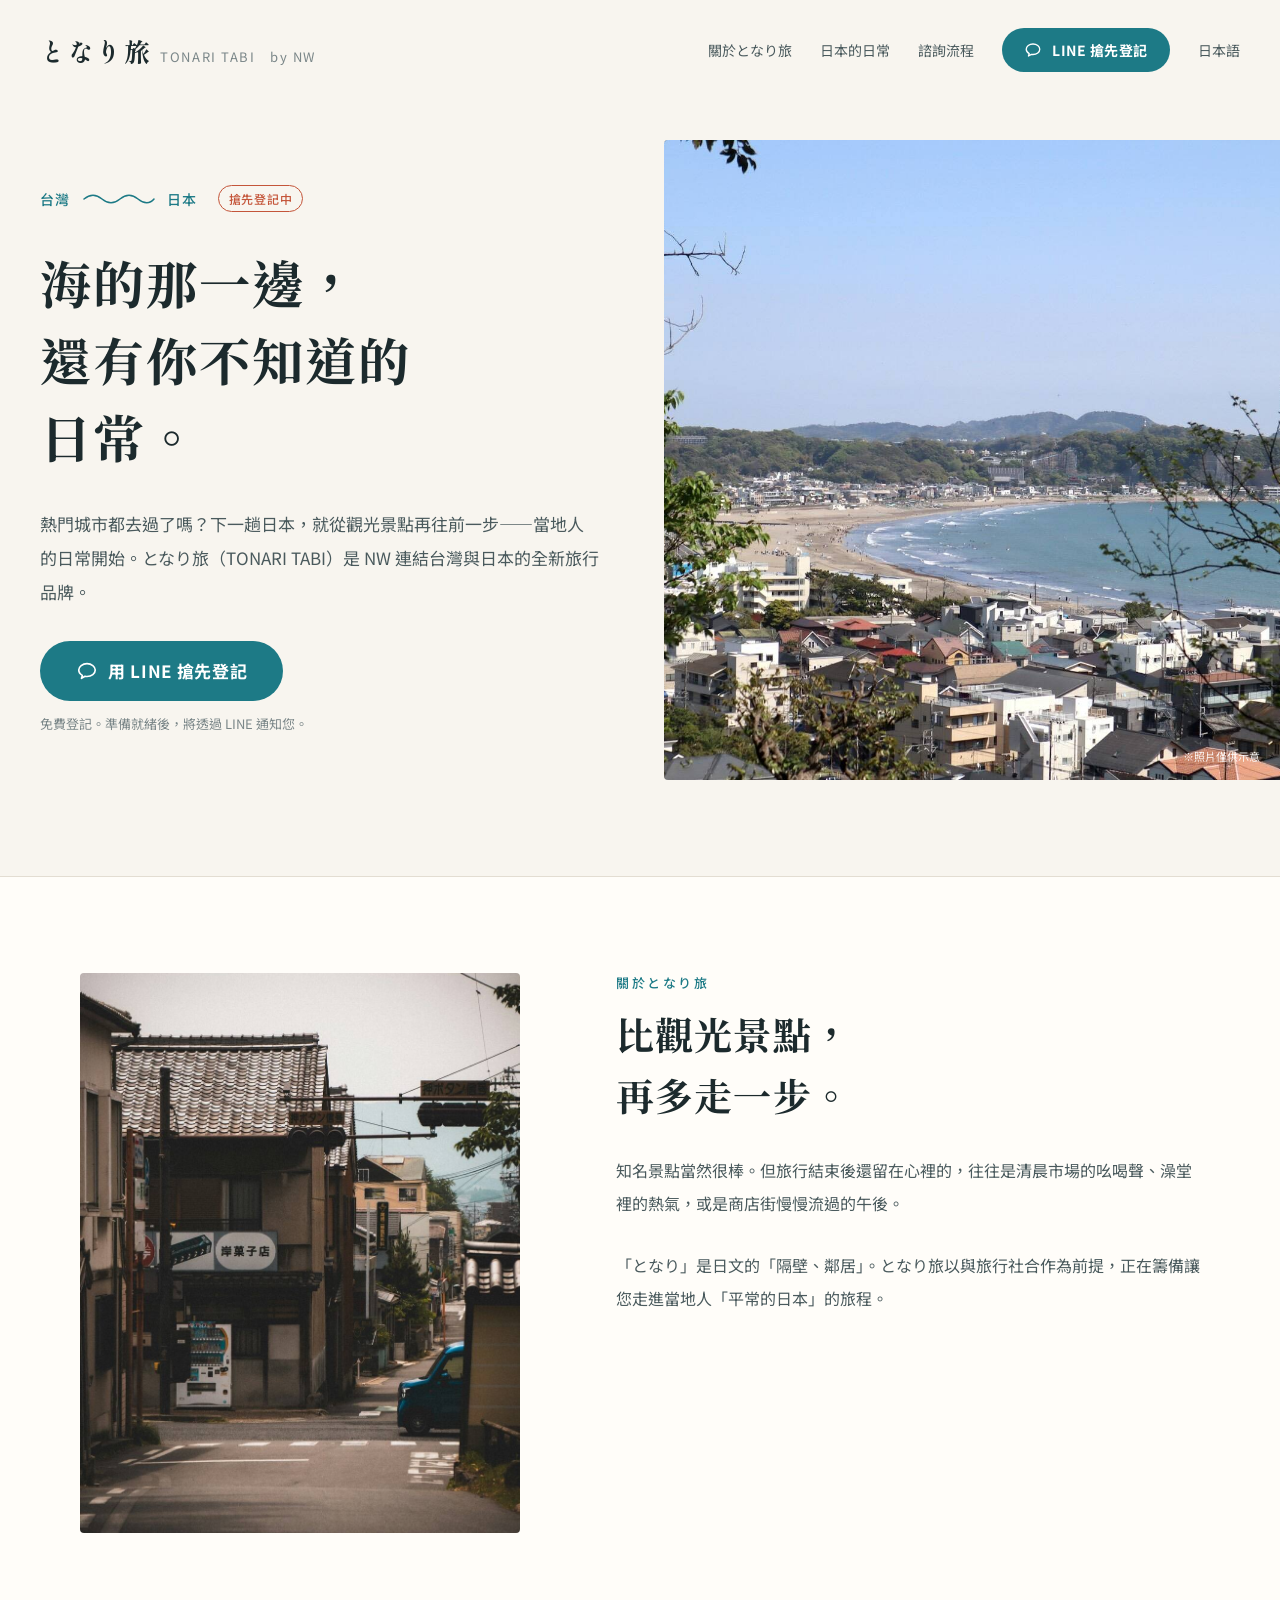
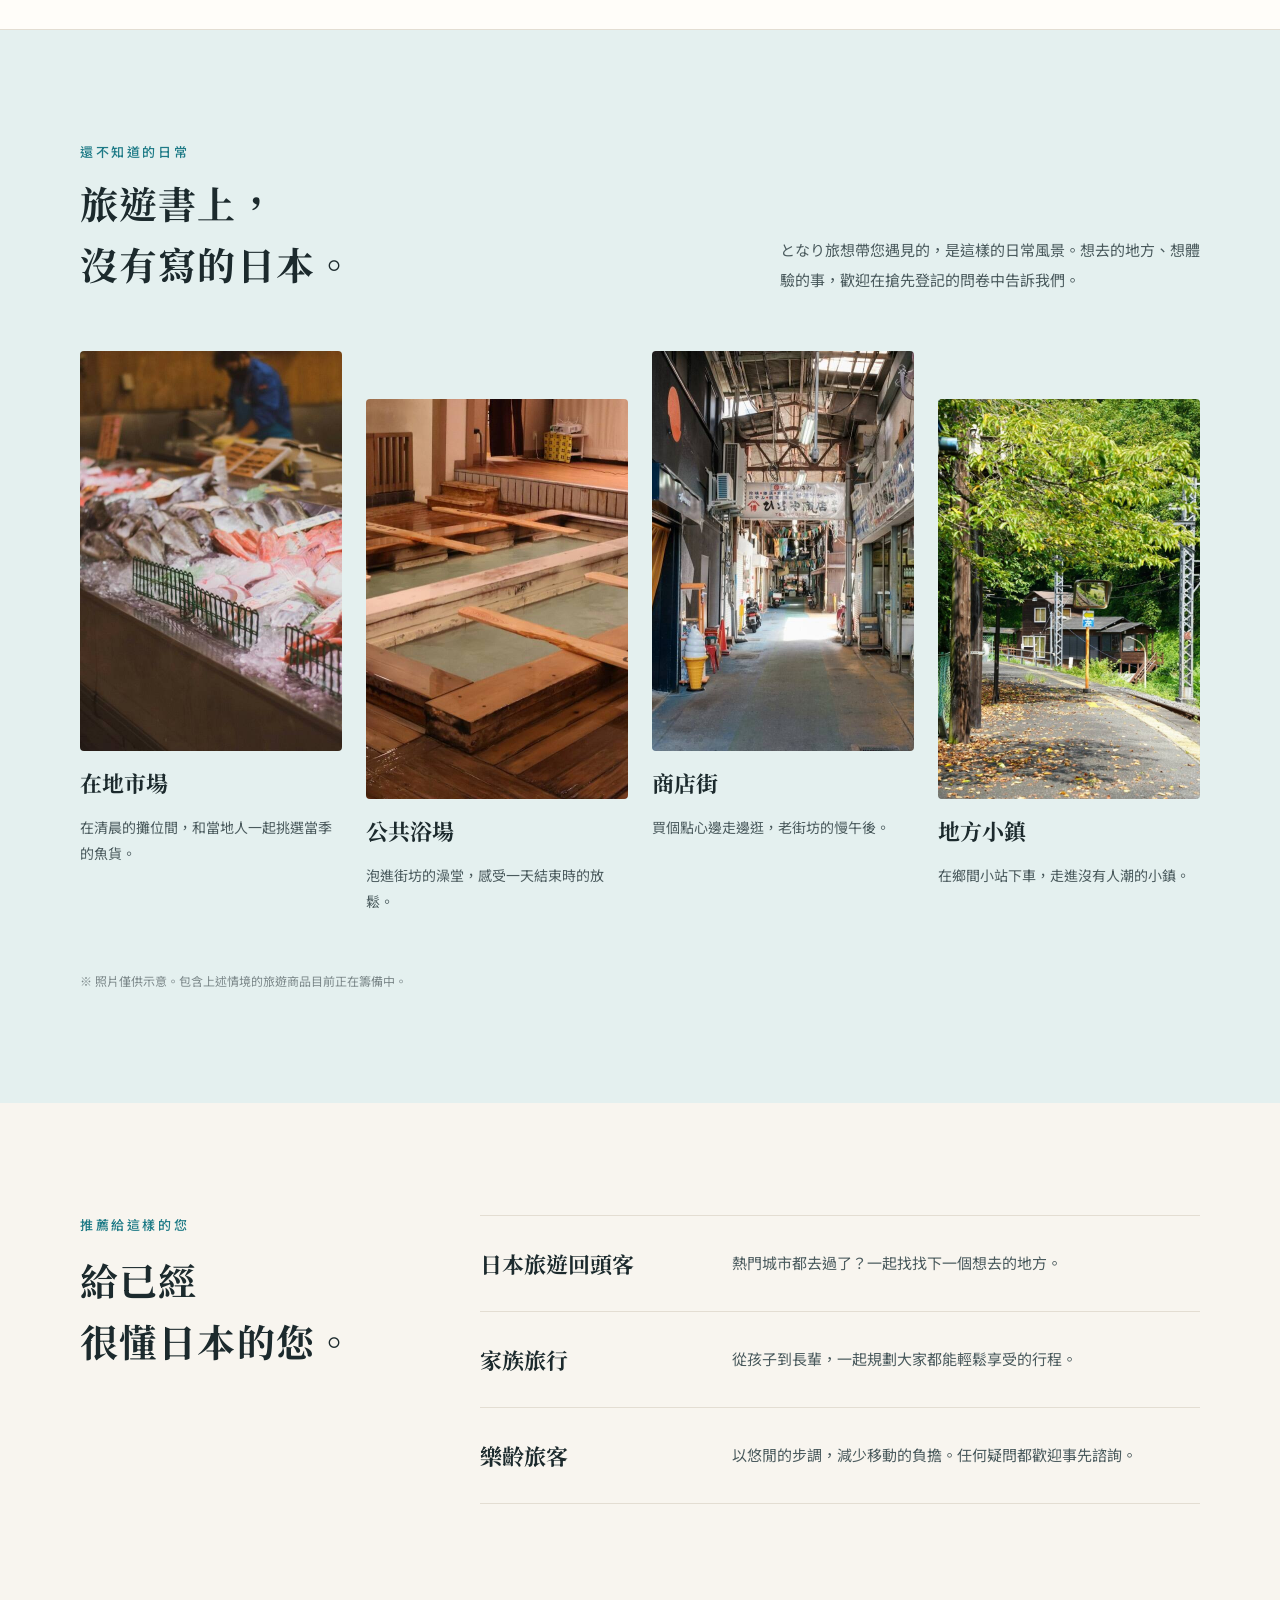
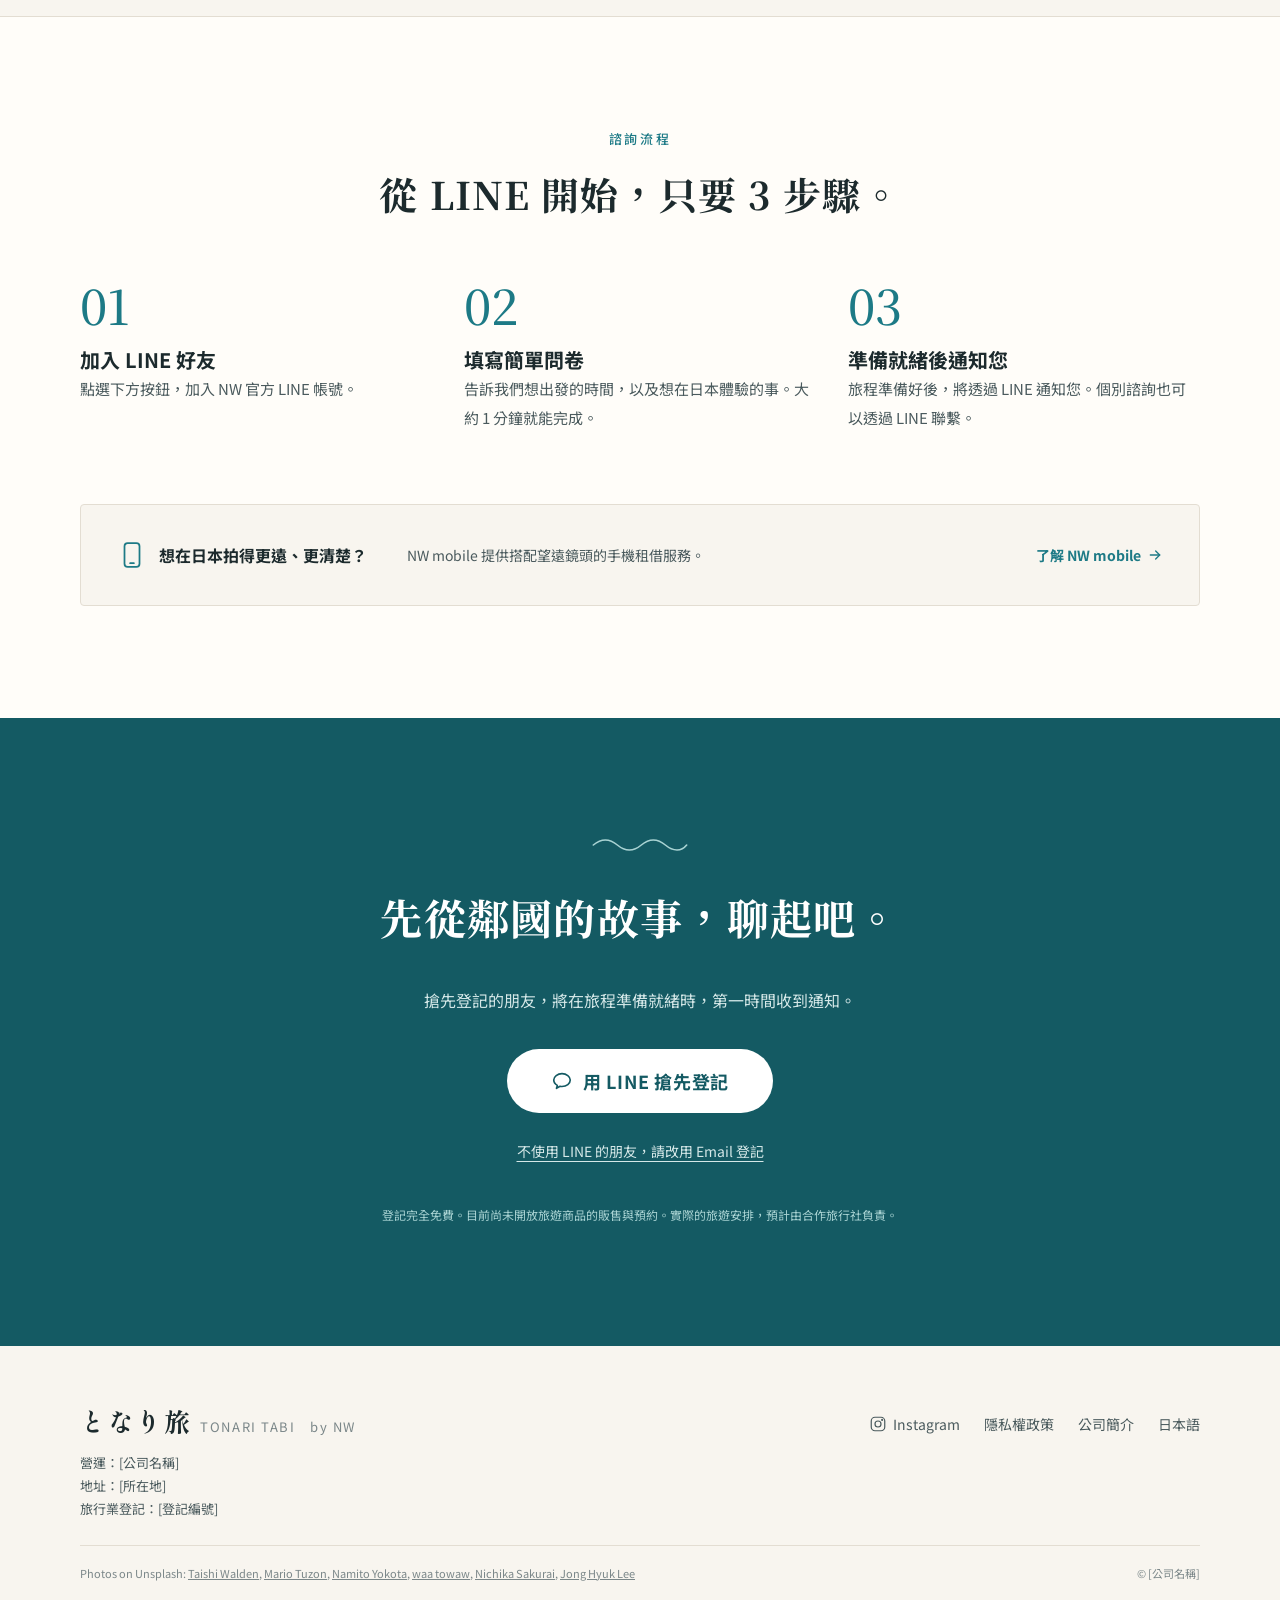
==== zh-tw/index.html @ 65dc94ba "Add となり旅 by NW landing pages (ja / zh-TW) Pre-launch sign-up LP with Japanese and Traditional Chines" ====
<!doctype html>
<html lang="zh-Hant-TW">
<head>
<meta charset="utf-8">
<meta name="viewport" content="width=device-width, initial-scale=1">
<meta name="robots" content="noindex, nofollow">
<title>となり旅 by NW ｜ 海的那一邊，還有你不知道的日常。</title>
<meta name="description" content="熱門城市都去過了嗎？下一趟日本，就從當地人的日常開始。NW 連結台灣與日本的全新旅行品牌「となり旅」，現正開放搶先登記。">
<meta name="theme-color" content="#f8f5ef">
<link rel="preconnect" href="https://fonts.googleapis.com">
<link rel="preconnect" href="https://fonts.gstatic.com" crossorigin>
<link rel="stylesheet" href="https://fonts.googleapis.com/css2?family=Noto+Serif+TC:wght@500;700&family=Noto+Sans+TC:wght@400;500;700&family=Shippori+Mincho+B1:wght@700&display=swap">
<link rel="stylesheet" href="../css/style.css">
</head>
<body>

<header class="site-header">
  <a class="brand" href="./">
    <span class="brand__name" lang="ja">となり旅</span>
    <span class="brand__by">TONARI TABI　by NW</span>
  </a>
  <nav class="site-nav" aria-label="頁面導覽">
    <a href="#about">關於となり旅</a>
    <a href="#scenes">日本的日常</a>
    <a href="#flow">諮詢流程</a>
    <a class="btn" href="#entry">
      <svg width="18" height="18" viewBox="0 0 24 24" fill="none" stroke="currentColor" stroke-width="1.8" stroke-linecap="round" stroke-linejoin="round" aria-hidden="true"><path d="M12 4c-4.97 0-9 3.13-9 7 0 2.4 1.55 4.52 3.93 5.78L6 20l3.9-2.2c.68.13 1.38.2 2.1.2 4.97 0 9-3.13 9-7s-4.03-7-9-7z"/></svg>
      LINE 搶先登記
    </a>
    <a href="../" lang="ja">日本語</a>
  </nav>
  <a class="btn site-header__cta" href="#entry">搶先登記</a>
</header>

<main>
  <section class="hero">
    <div class="hero__media">
      <img src="../images/jp-coast.jpg" alt="日本的海邊小鎮" width="1600" height="1067" fetchpriority="high">
      <span class="hero__caption">※照片僅供示意</span>
    </div>
    <div class="hero__text">
      <p class="route">
        <span>台灣</span>
        <svg height="10" viewBox="0 0 72 10" fill="none" aria-hidden="true"><path d="M1 5c6-5 12-5 18 0s12 5 18 0 12-5 18 0 12 5 16 0" stroke="currentColor" stroke-width="1.5" stroke-linecap="round"/></svg>
        <span>日本</span>
        <span class="badge">搶先登記中</span>
      </p>
      <h1>海的那一邊，<br>還有你不知道的<br>日常。</h1>
      <p class="body">熱門城市都去過了嗎？下一趟日本，就從觀光景點再往前一步——當地人的日常開始。<span lang="ja">となり旅</span>（TONARI TABI）是 NW 連結台灣與日本的全新旅行品牌。</p>
      <div class="hero__cta">
        <a class="btn btn--lg" href="#entry">
          <svg width="22" height="22" viewBox="0 0 24 24" fill="none" stroke="currentColor" stroke-width="1.8" stroke-linecap="round" stroke-linejoin="round" aria-hidden="true"><path d="M12 4c-4.97 0-9 3.13-9 7 0 2.4 1.55 4.52 3.93 5.78L6 20l3.9-2.2c.68.13 1.38.2 2.1.2 4.97 0 9-3.13 9-7s-4.03-7-9-7z"/></svg>
          用 LINE 搶先登記
        </a>
        <p class="note">免費登記。準備就緒後，將透過 LINE 通知您。</p>
      </div>
    </div>
  </section>

  <section class="about" id="about">
    <div class="wrap about__grid">
      <img class="about__media" src="../images/jp-street.jpg" alt="有自動販賣機的日本街角" width="901" height="1200" loading="lazy">
      <div class="about__head stack">
        <p class="eyebrow">關於<span lang="ja">となり旅</span></p>
        <h2 class="h2">比觀光景點，<br>再多走一步。</h2>
      </div>
      <div class="about__text">
        <p class="body">知名景點當然很棒。但旅行結束後還留在心裡的，往往是清晨市場的吆喝聲、澡堂裡的熱氣，或是商店街慢慢流過的午後。</p>
        <p class="body">「<span lang="ja">となり</span>」是日文的「隔壁、鄰居」。<span lang="ja">となり旅</span>以與旅行社合作為前提，正在籌備讓您走進當地人「平常的日本」的旅程。</p>
      </div>
    </div>
  </section>

  <section class="section section--tint" id="scenes">
    <div class="wrap">
      <div class="section__head section__head--split">
        <div class="stack">
          <p class="eyebrow">還不知道的日常</p>
          <h2 class="h2">旅遊書上，<br>沒有寫的日本。</h2>
        </div>
        <p class="body"><span lang="ja">となり旅</span>想帶您遇見的，是這樣的日常風景。想去的地方、想體驗的事，歡迎在搶先登記的問卷中告訴我們。</p>
      </div>
      <div class="scenes">
        <div class="scene">
          <img src="../images/jp-market-b.jpg" alt="日本在地市場的鮮魚攤" width="1200" height="800" loading="lazy">
          <h3>在地市場</h3>
          <p>在清晨的攤位間，和當地人一起挑選當季的魚貨。</p>
        </div>
        <div class="scene">
          <img src="../images/jp-bath.jpg" alt="木造的公共浴場" width="1200" height="800" loading="lazy">
          <h3>公共浴場</h3>
          <p>泡進街坊的澡堂，感受一天結束時的放鬆。</p>
        </div>
        <div class="scene">
          <img src="../images/jp-shotengai.jpg" alt="日本的商店街" width="1200" height="800" loading="lazy">
          <h3>商店街</h3>
          <p>買個點心邊走邊逛，老街坊的慢午後。</p>
        </div>
        <div class="scene">
          <img src="../images/jp-station-a.jpg" alt="綠意環繞的地方小站" width="800" height="1200" loading="lazy">
          <h3>地方小鎮</h3>
          <p>在鄉間小站下車，走進沒有人潮的小鎮。</p>
        </div>
      </div>
      <p class="note">※ 照片僅供示意。包含上述情境的旅遊商品目前正在籌備中。</p>
    </div>
  </section>

  <section class="section">
    <div class="wrap whom-grid">
      <div class="section__head">
        <p class="eyebrow">推薦給這樣的您</p>
        <h2 class="h2">給已經<br class="br-d">很懂日本的您。</h2>
      </div>
      <div class="whom">
        <div class="whom__item">
          <h3>日本旅遊回頭客</h3>
          <p>熱門城市都去過了？一起找找下一個想去的地方。</p>
        </div>
        <div class="whom__item">
          <h3>家族旅行</h3>
          <p>從孩子到長輩，一起規劃大家都能輕鬆享受的行程。</p>
        </div>
        <div class="whom__item">
          <h3>樂齡旅客</h3>
          <p>以悠閒的步調，減少移動的負擔。任何疑問都歡迎事先諮詢。</p>
        </div>
      </div>
    </div>
  </section>

  <section class="section section--paper" id="flow">
    <div class="wrap">
      <div class="section__head section__head--center">
        <p class="eyebrow">諮詢流程</p>
        <h2 class="h2">從 LINE 開始，<br class="br-m">只要 3 步驟。</h2>
      </div>
      <ol class="steps">
        <li class="step">
          <span class="step__num">01</span>
          <div>
            <h3>加入 LINE 好友</h3>
            <p>點選下方按鈕，加入 NW 官方 LINE 帳號。</p>
          </div>
        </li>
        <li class="step">
          <span class="step__num">02</span>
          <div>
            <h3>填寫簡單問卷</h3>
            <p>告訴我們想出發的時間，以及想在日本體驗的事。大約 1 分鐘就能完成。</p>
          </div>
        </li>
        <li class="step">
          <span class="step__num">03</span>
          <div>
            <h3>準備就緒後通知您</h3>
            <p>旅程準備好後，將透過 LINE 通知您。個別諮詢也可以透過 LINE 聯繫。</p>
          </div>
        </li>
      </ol>

      <aside class="nwm" aria-label="NW mobile">
        <div class="nwm__head">
          <svg width="30" height="30" viewBox="0 0 24 24" fill="none" stroke="#1d7a86" stroke-width="1.4" stroke-linecap="round" stroke-linejoin="round" aria-hidden="true"><rect x="6" y="2.5" width="12" height="19" rx="2.5"/><path d="M10.5 18.5h3"/></svg>
          <p>想在日本拍得更遠、更清楚？</p>
        </div>
        <p class="nwm__body">NW mobile 提供搭配望遠鏡頭的手機租借服務。</p>
        <a class="nwm__link" href="#" data-todo="NW mobile URL">
          了解 NW mobile
          <svg width="16" height="16" viewBox="0 0 24 24" fill="none" stroke="currentColor" stroke-width="2" stroke-linecap="round" stroke-linejoin="round" aria-hidden="true"><path d="M5 12h14"/><path d="M13 6l6 6-6 6"/></svg>
        </a>
      </aside>
    </div>
  </section>

  <section class="entry" id="entry">
    <div class="wrap entry__inner">
      <svg width="96" height="14" viewBox="0 0 72 10" fill="none" aria-hidden="true"><path d="M1 5c6-5 12-5 18 0s12 5 18 0 12-5 18 0 12 5 16 0" stroke="#a9d3d3" stroke-width="1.2" stroke-linecap="round"/></svg>
      <h2 class="h2">先從鄰國的故事，<br class="br-m">聊起吧。</h2>
      <p class="body">搶先登記的朋友，將在旅程準備就緒時，第一時間收到通知。</p>
      <div class="entry__actions">
        <a class="btn btn--lg btn--light" href="#" data-todo="LINE加入好友URL">
          <svg width="22" height="22" viewBox="0 0 24 24" fill="none" stroke="currentColor" stroke-width="1.8" stroke-linecap="round" stroke-linejoin="round" aria-hidden="true"><path d="M12 4c-4.97 0-9 3.13-9 7 0 2.4 1.55 4.52 3.93 5.78L6 20l3.9-2.2c.68.13 1.38.2 2.1.2 4.97 0 9-3.13 9-7s-4.03-7-9-7z"/></svg>
          用 LINE 搶先登記
        </a>
        <a class="entry__sub" href="#" data-todo="登記表單URL">不使用 LINE 的朋友，請改用 Email 登記</a>
      </div>
      <p class="note">登記完全免費。目前尚未開放旅遊商品的販售與預約。實際的旅遊安排，預計由合作旅行社負責。</p>
    </div>
  </section>
</main>

<footer class="site-footer">
  <div class="wrap">
    <div class="footer__top">
      <div>
        <a class="brand" href="./">
          <span class="brand__name" lang="ja">となり旅</span>
          <span class="brand__by">TONARI TABI　by NW</span>
        </a>
        <p class="footer__info">營運：[公司名稱]<br>地址：[所在地]<br>旅行業登記：[登記編號]</p>
      </div>
      <nav class="footer__links" aria-label="相關連結">
        <a href="#" data-todo="Instagram URL">
          <svg width="18" height="18" viewBox="0 0 24 24" fill="none" stroke="currentColor" stroke-width="1.6" stroke-linecap="round" stroke-linejoin="round" aria-hidden="true"><rect x="3" y="3" width="18" height="18" rx="5"/><circle cx="12" cy="12" r="4"/><circle cx="17.5" cy="6.5" r="0.6"/></svg>
          Instagram
        </a>
        <a href="#" data-todo="隱私權政策URL">隱私權政策</a>
        <a href="#" data-todo="公司簡介URL">公司簡介</a>
        <a href="../" lang="ja">日本語</a>
      </nav>
    </div>
    <div class="footer__bottom">
      <p>Photos on Unsplash:
        <a href="https://unsplash.com/photos/ZcV5qctpjqY">Taishi Walden</a>,
        <a href="https://unsplash.com/photos/0ZZGP5dMHHs">Mario Tuzon</a>,
        <a href="https://unsplash.com/photos/AFUH-VVQm8A">Namito Yokota</a>,
        <a href="https://unsplash.com/photos/a1j-oEhGdb8">waa towaw</a>,
        <a href="https://unsplash.com/photos/7beTmqQla0g">Nichika Sakurai</a>,
        <a href="https://unsplash.com/photos/ckN3RXfZ1HY">Jong Hyuk Lee</a>
      </p>
      <p>© [公司名稱]</p>
    </div>
  </div>
</footer>

</body>
</html>
---- css/style.css ----
/* となり旅 by NW — shared styles (mobile first, desktop from 900px) */
:root {
  --bg: #f8f5ef;
  --paper: #fffdf9;
  --ink: #1c2a2d;
  --ink-2: #4a5a5d;
  --ink-3: #7b8789;
  --line: #e3ddd2;
  --sea: #1d7a86;
  --sea-deep: #145a63;
  --sea-tint: #e4f0ef;
  --sea-soft: #a9d3d3;
  --sea-mist: #d5e8e8;
  --vermilion: #c4553a;
  --serif: 'Shippori Mincho B1', 'Hiragino Mincho ProN', 'Yu Mincho', serif;
  --sans: 'Zen Kaku Gothic New', 'Hiragino Sans', 'Yu Gothic', sans-serif;
  --brand: 'Shippori Mincho B1', 'Hiragino Mincho ProN', serif;
}
:lang(zh-Hant-TW) {
  --serif: 'Noto Serif TC', 'Songti TC', 'PMingLiU', serif;
  --sans: 'Noto Sans TC', 'PingFang TC', 'Microsoft JhengHei', sans-serif;
}

* { box-sizing: border-box; }
html { scroll-behavior: smooth; }
@media (prefers-reduced-motion: reduce) { html { scroll-behavior: auto; } }
body {
  margin: 0;
  overflow-x: hidden;
  background: var(--bg);
  color: var(--ink);
  font-family: var(--sans);
  -webkit-font-smoothing: antialiased;
}
h1, h2, h3, p { margin: 0; }
img { display: block; max-width: 100%; }
a { color: var(--sea); text-decoration: none; }
a:hover { color: var(--sea-deep); }
a:focus-visible { outline: 2px solid var(--sea); outline-offset: 3px; }
svg { flex-shrink: 0; }

.wrap { width: 100%; max-width: 1200px; margin: 0 auto; padding: 0 20px; }
.eyebrow { font-size: 12px; font-weight: 500; letter-spacing: 0.2em; color: var(--sea); }
.h2 { font-family: var(--serif); font-weight: 700; font-size: 28px; line-height: 1.6; letter-spacing: 0.03em; text-wrap: balance; }
.body { font-size: 15px; line-height: 2; color: var(--ink-2); text-wrap: pretty; }
.note { font-size: 11px; line-height: 1.7; color: var(--ink-3); }
.stack { display: flex; flex-direction: column; gap: 12px; }
.br-d { display: none; }

/* Brand */
.brand { display: flex; align-items: baseline; gap: 8px; color: var(--ink); }
.brand:hover { color: var(--ink); }
.brand__name { font-family: var(--brand); font-weight: 700; font-size: 21px; letter-spacing: 0.08em; }
.brand__by { font-size: 11px; letter-spacing: 0.12em; color: var(--ink-3); }

/* Buttons */
.btn {
  display: inline-flex; align-items: center; justify-content: center; gap: 10px;
  min-height: 44px; padding: 0 18px; border-radius: 999px;
  background: var(--sea); color: #fff; font-size: 13px; font-weight: 700; letter-spacing: 0.04em;
}
.btn:hover { background: var(--sea-deep); color: #fff; }
.btn--lg { width: 100%; height: 56px; font-size: 16px; }
.btn--light { background: #fff; color: var(--sea-deep); }
.btn--light:hover { background: var(--sea-mist); color: var(--sea-deep); }
.btn--light:focus-visible { outline-color: #fff; }

/* Header */
.site-header { display: flex; align-items: center; justify-content: space-between; height: 64px; padding: 0 20px; }
.site-nav { display: none; }

/* Hero */
.hero { display: flex; flex-direction: column; gap: 28px; padding: 8px 0 72px; }
.hero__media { position: relative; }
.hero__media img { width: 100%; height: 300px; object-fit: cover; }
.hero__caption { position: absolute; right: 12px; bottom: 10px; font-size: 10px; color: #fff; opacity: 0.9; }
.hero__text { display: flex; flex-direction: column; gap: 24px; padding: 0 20px; }
.route { display: flex; flex-wrap: wrap; align-items: center; gap: 10px; font-size: 13px; font-weight: 500; letter-spacing: 0.1em; color: var(--sea); }
.route svg { width: 48px; }
.badge { padding: 3px 9px; border: 1px solid var(--vermilion); border-radius: 999px; color: var(--vermilion); font-size: 11px; letter-spacing: 0.06em; }
.hero h1 { font-family: var(--serif); font-weight: 700; font-size: 34px; line-height: 1.55; letter-spacing: 0.03em; }
.hero__cta { display: flex; flex-direction: column; gap: 10px; }
.hero__cta .note { font-size: 12px; text-align: center; }

/* About */
.about { background: var(--paper); border-top: 1px solid var(--line); border-bottom: 1px solid var(--line); padding: 64px 0; }
.about__grid { display: flex; flex-direction: column; gap: 24px; }
.about__media { order: 2; width: 100%; height: 380px; object-fit: cover; border-radius: 4px; }
.about__head { order: 1; }
.about__text { order: 3; display: flex; flex-direction: column; gap: 24px; }

/* Sections */
.section { padding: 72px 0; }
.section--paper { background: var(--paper); border-top: 1px solid var(--line); }
.section--tint { background: var(--sea-tint); }
.section__head { display: flex; flex-direction: column; gap: 12px; margin-bottom: 32px; }

/* Points (ja only) */
.points { display: flex; flex-direction: column; gap: 16px; }
.point { display: grid; grid-template-columns: 40px minmax(0, 1fr); gap: 16px; padding: 24px 20px; background: var(--paper); border: 1px solid var(--line); border-radius: 4px; }
.point svg { width: 32px; height: 32px; }
.point h3 { font-family: var(--serif); font-size: 20px; font-weight: 700; margin-bottom: 8px; }
.point p { font-size: 14px; line-height: 1.9; color: var(--ink-2); }
.points + .note { margin-top: 24px; }

/* Scenes */
.scenes { display: grid; grid-template-columns: repeat(2, minmax(0, 1fr)); gap: 24px 14px; }
.scene { display: flex; flex-direction: column; gap: 10px; }
.scene img { width: 100%; height: 220px; object-fit: cover; border-radius: 4px; }
.scene h3 { font-family: var(--serif); font-size: 18px; font-weight: 700; }
.scene p { font-size: 13px; line-height: 1.8; color: var(--ink-2); }
.scenes + .note { margin-top: 32px; }

/* For whom */
.whom { display: flex; flex-direction: column; border-bottom: 1px solid var(--line); }
.whom__item { display: flex; flex-direction: column; gap: 8px; padding: 22px 0; border-top: 1px solid var(--line); }
.whom__item h3 { font-family: var(--serif); font-size: 19px; font-weight: 700; }
.whom__item p { font-size: 14px; line-height: 1.9; color: var(--ink-2); }

/* Flow */
.steps { display: flex; flex-direction: column; gap: 28px; margin: 0; padding: 0; list-style: none; }
.step { display: grid; grid-template-columns: 52px minmax(0, 1fr); gap: 12px; }
.step__num { font-family: var(--serif); font-size: 32px; font-weight: 500; color: var(--sea); line-height: 1.1; }
.step h3 { font-size: 17px; font-weight: 700; margin-bottom: 6px; }
.step p { font-size: 14px; line-height: 1.9; color: var(--ink-2); }

/* NW mobile (zh only) */
.nwm { display: flex; flex-direction: column; gap: 12px; margin-top: 48px; padding: 20px; border: 1px solid var(--line); border-radius: 4px; background: var(--bg); }
.nwm__head { display: flex; align-items: center; gap: 12px; }
.nwm__head p { font-size: 15px; font-weight: 700; }
.nwm__body { font-size: 13px; line-height: 1.8; color: var(--ink-2); }
.nwm__link { display: inline-flex; align-items: center; gap: 6px; min-height: 44px; font-size: 14px; font-weight: 700; }

/* Entry */
.entry { background: var(--sea-deep); color: #fff; padding: 80px 0; text-align: center; }
.entry__inner { display: flex; flex-direction: column; align-items: center; gap: 24px; max-width: 720px; }
.entry .body { color: var(--sea-mist); font-size: 14px; }
.entry__actions { display: flex; flex-direction: column; align-items: stretch; gap: 14px; width: 100%; }
.entry__sub { display: inline-flex; align-items: center; justify-content: center; min-height: 44px; font-size: 13px; color: var(--sea-mist); text-decoration: underline; text-underline-offset: 4px; }
.entry__sub:hover { color: #fff; }
.entry .note { color: var(--sea-soft); text-align: left; }

/* Footer */
.site-footer { padding: 44px 0 36px; }
.footer__top { display: flex; flex-direction: column; gap: 20px; }
.footer__info { font-size: 12px; line-height: 1.8; color: var(--ink-2); margin-top: 12px; }
.footer__links { display: flex; flex-wrap: wrap; gap: 4px 20px; }
.footer__links a { display: inline-flex; align-items: center; gap: 6px; min-height: 44px; font-size: 13px; color: var(--ink-2); }
.footer__links a:hover { color: var(--sea); }
.footer__bottom { display: flex; flex-direction: column; gap: 6px; margin-top: 24px; padding-top: 18px; border-top: 1px solid var(--line); font-size: 10px; line-height: 1.7; color: var(--ink-3); }
.footer__bottom a { color: inherit; text-decoration: underline; }

/* ---------- Desktop ---------- */
@media (min-width: 900px) {
  .wrap { padding: 0 40px; }
  .eyebrow { font-size: 13px; }
  .h2 { font-size: 38px; }
  .body { font-size: 16px; line-height: 2.1; }
  .note { font-size: 12px; }
  .br-d { display: inline; }
  .br-m { display: none; }

  .brand__name { font-size: 26px; }
  .brand__by { font-size: 13px; }
  .btn { height: 44px; padding: 0 22px; font-size: 14px; }
  .btn--lg { width: auto; height: 60px; padding: 0 36px; font-size: 17px; }

  .site-header { height: auto; padding: 28px 40px; max-width: 1440px; margin: 0 auto; }
  .site-nav { display: flex; align-items: center; gap: 28px; }
  .site-header__cta { display: none; }
  .site-nav > a:not(.btn) { font-size: 14px; color: var(--ink-2); }
  .site-nav > a:not(.btn):hover { color: var(--sea); }

  .hero { display: grid; grid-template-columns: minmax(0, 560px) minmax(0, 1fr); gap: 64px; align-items: center; max-width: 1440px; margin: 0 auto; padding: 40px 0 96px 40px; }
  .hero__media { order: 2; }
  .hero__media img { height: 640px; border-radius: 4px 0 0 4px; }
  .hero__caption { right: 20px; bottom: 16px; font-size: 11px; }
  .hero__text { order: 1; gap: 32px; padding: 0; }
  .route { font-size: 14px; gap: 12px; }
  .route svg { width: 72px; }
  .badge { margin-left: 8px; padding: 4px 10px; font-size: 12px; }
  .hero h1 { font-size: clamp(42px, 4vw, 54px); line-height: 1.5; letter-spacing: 0.04em; }
  .hero .body { font-size: 17px; line-height: 2; }
  .hero__cta { align-items: flex-start; gap: 12px; }
  .hero__cta .note { font-size: 13px; text-align: left; }

  .about { padding: 96px 0; }
  .about__grid { display: grid; grid-template-columns: 440px minmax(0, 1fr); grid-template-rows: auto 1fr; column-gap: 96px; row-gap: 28px; align-items: start; }
  .about__media { order: 0; grid-row: 1 / 3; width: 440px; height: 560px; }
  .about__head { order: 0; align-self: end; }
  .about__text { order: 0; gap: 28px; }

  .section { padding: 112px 0; }
  .section__head { gap: 16px; margin-bottom: 56px; }
  .section__head--center { align-items: center; text-align: center; }
  .section__head--split { flex-direction: row; align-items: flex-end; justify-content: space-between; gap: 40px; }
  .section__head--split .body { max-width: 420px; font-size: 15px; line-height: 2; }

  .points { display: grid; grid-template-columns: repeat(3, minmax(0, 1fr)); gap: 32px; }
  .point { display: flex; flex-direction: column; gap: 18px; padding: 40px 36px; }
  .point svg { width: 36px; height: 36px; }
  .point h3 { font-size: 24px; margin-bottom: 0; }
  .point p { font-size: 15px; line-height: 1.95; }
  .points + .note { margin-top: 56px; text-align: center; }

  .scenes { grid-template-columns: repeat(4, minmax(0, 1fr)); gap: 24px; }
  .scene { gap: 16px; }
  .scene:nth-child(even) { padding-top: 48px; }
  .scene img { height: 400px; }
  .scene h3 { font-size: 22px; }
  .scene p { font-size: 14px; line-height: 1.9; }
  .scenes + .note { margin-top: 56px; }

  .whom-grid { display: grid; grid-template-columns: 320px minmax(0, 1fr); gap: 80px; }
  .whom-grid .section__head { margin-bottom: 0; }
  .whom__item { display: grid; grid-template-columns: 220px minmax(0, 1fr); gap: 32px; padding: 32px 0; }
  .whom__item h3 { font-size: 22px; }
  .whom__item p { font-size: 15px; line-height: 2; }

  .steps { display: grid; grid-template-columns: repeat(3, minmax(0, 1fr)); gap: 32px; }
  .step { display: flex; flex-direction: column; gap: 16px; }
  .step__num { font-size: 48px; line-height: 1; }
  .step h3 { font-size: 20px; margin-bottom: 0; }
  .step p { font-size: 15px; line-height: 1.95; }

  .nwm { flex-direction: row; flex-wrap: wrap; align-items: center; justify-content: space-between; gap: 8px 40px; margin-top: 72px; padding: 28px 36px; }
  .nwm__head p { font-size: 16px; }
  .nwm__body { flex: 1 1 320px; font-size: 14px; }

  .entry { padding: 120px 0; }
  .entry__inner { gap: 32px; }
  .entry .h2 { font-size: 42px; }
  .entry .body { font-size: 16px; }
  .entry__actions { align-items: center; gap: 16px; }
  .entry__actions .btn--lg { height: 64px; padding: 0 44px; font-size: 18px; }
  .entry__sub { font-size: 14px; }
  .entry .note { text-align: center; }

  .site-footer { padding: 56px 0 48px; }
  .footer__top { flex-direction: row; align-items: flex-start; justify-content: space-between; gap: 40px; }
  .footer__info { font-size: 13px; }
  .footer__links { gap: 4px 24px; }
  .footer__links a { font-size: 14px; }
  .footer__bottom { flex-direction: row; justify-content: space-between; gap: 40px; font-size: 11px; }
}
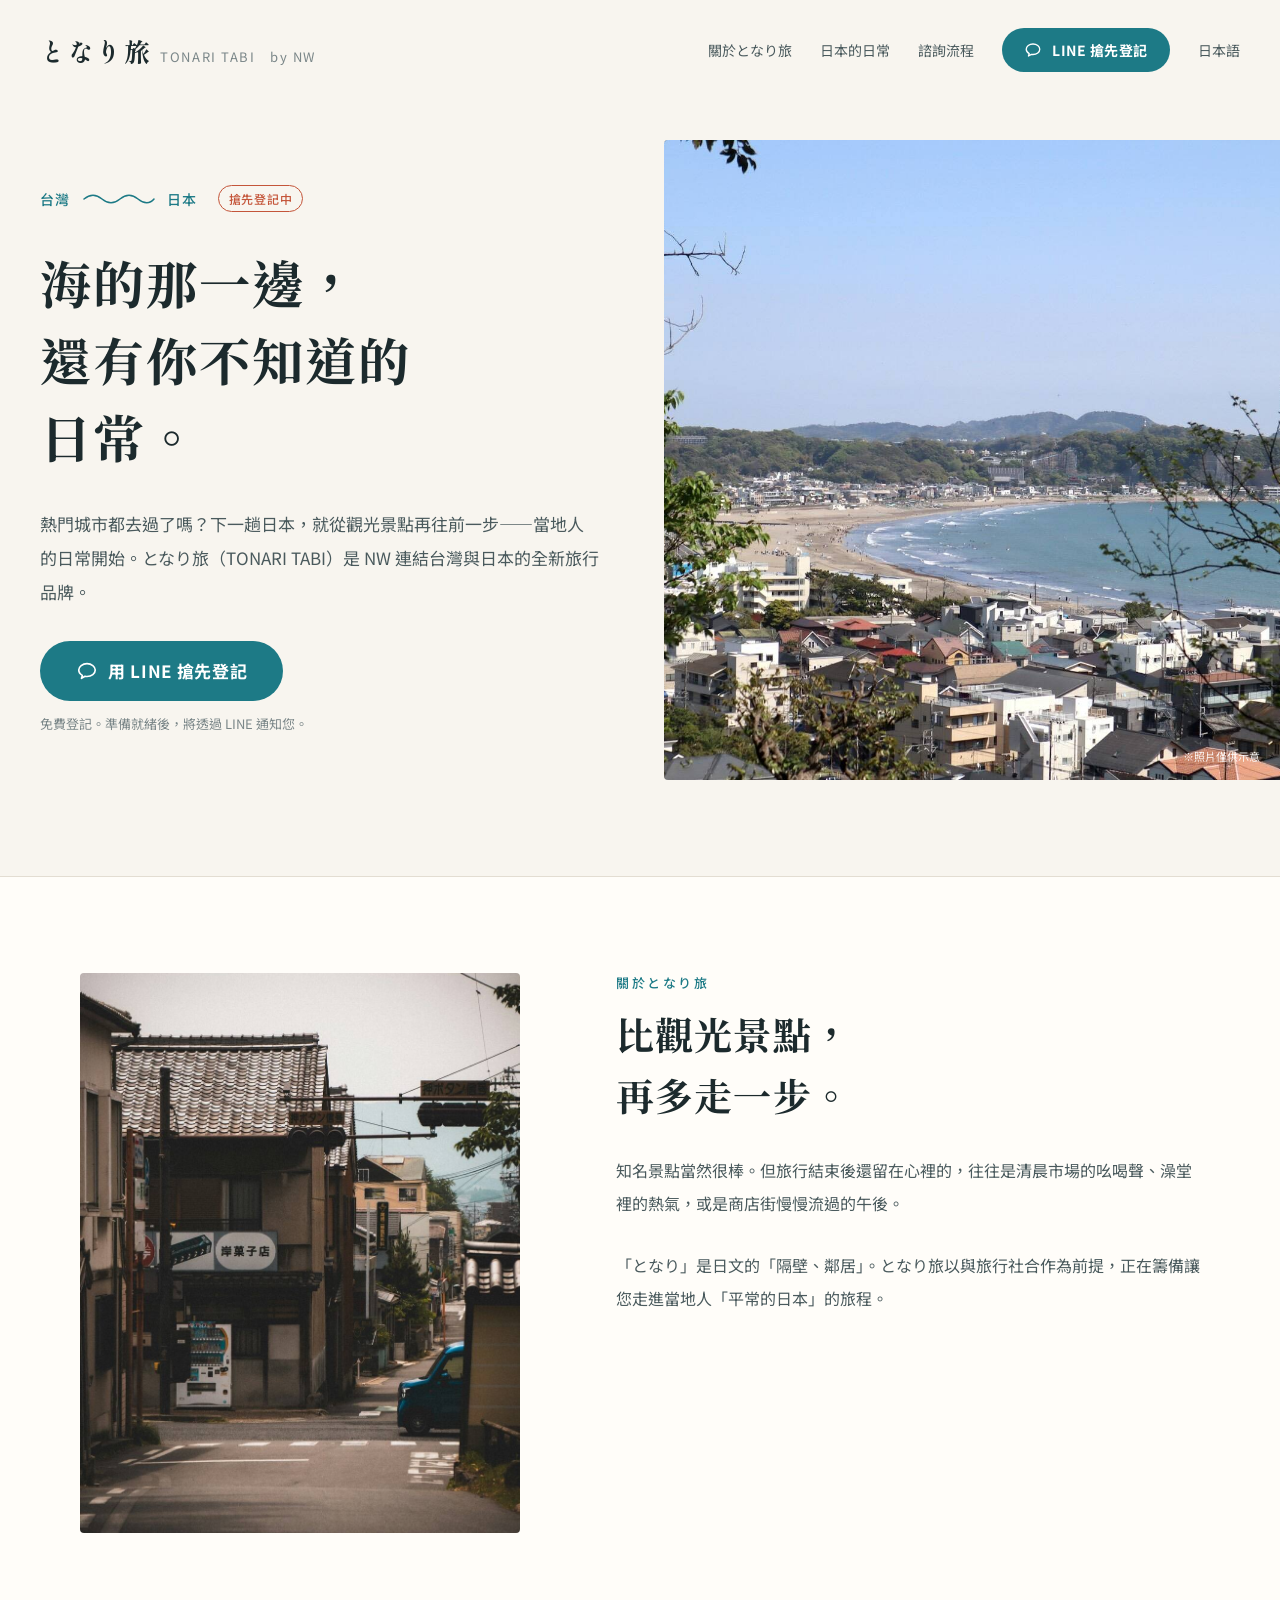
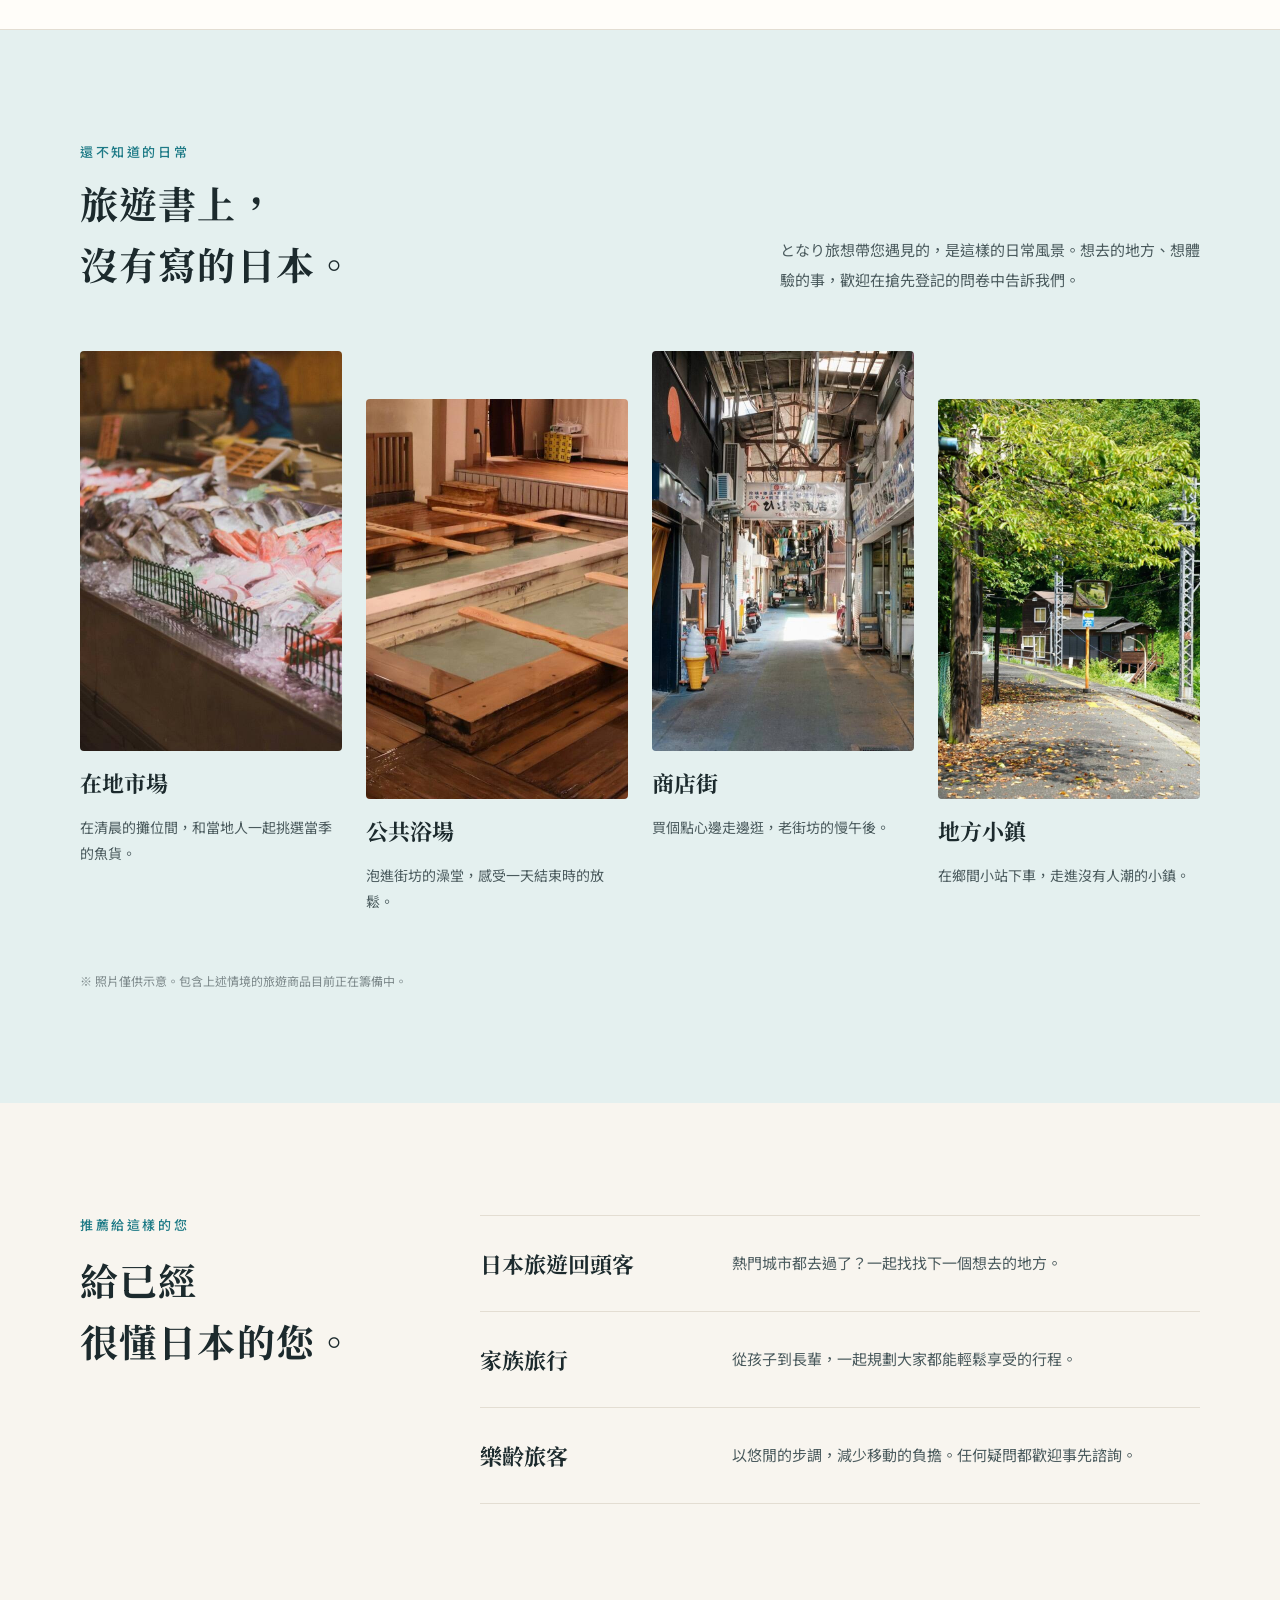
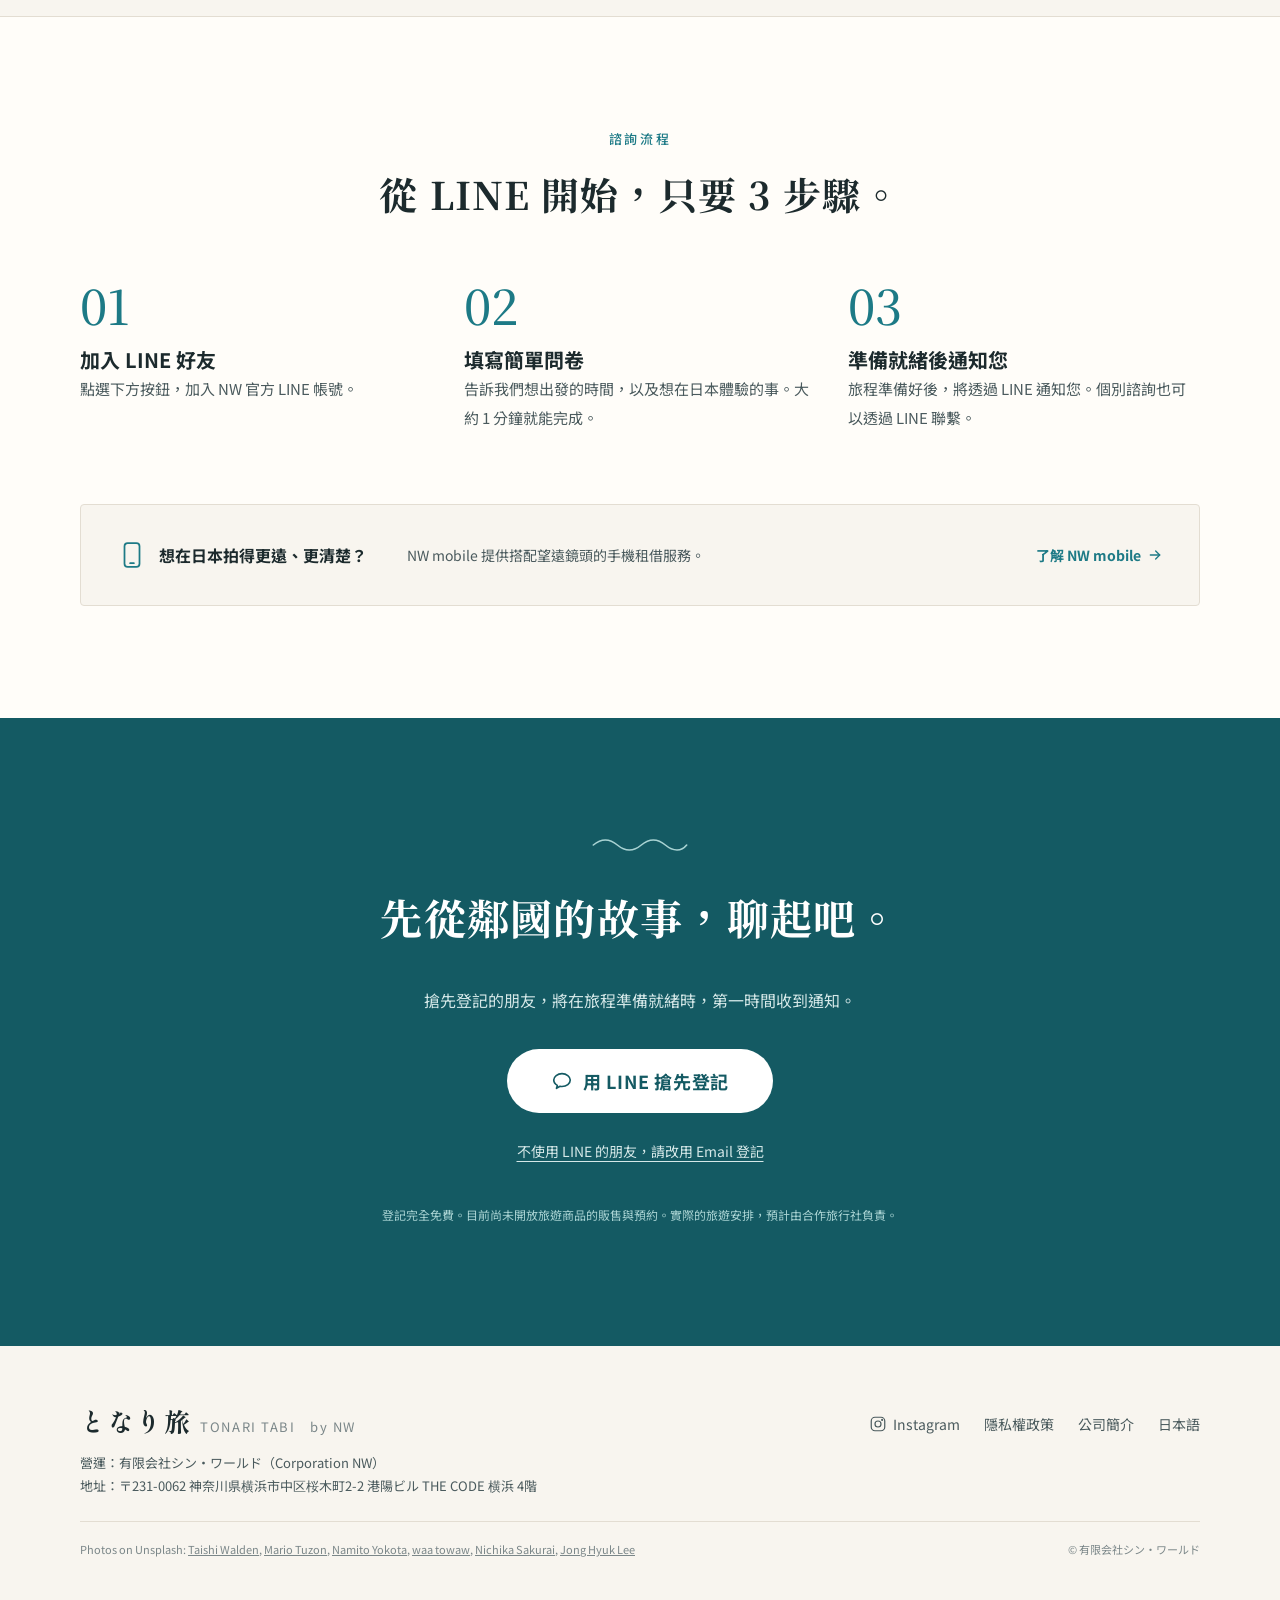
==== commit bed02d3c: "運営会社の情報を記載し、本体サイトとNW mobileへのリンクを設定 - フッターの運営会社・所在地・著作権表示を有限会社シン・ワールドの情報にする - 旅行業登録が未了のため、登録番号の仮置き欄を" ====
--- a/zh-tw/index.html
+++ b/zh-tw/index.html
@@ -165,7 +165,7 @@
           <p>想在日本拍得更遠、更清楚？</p>
         </div>
         <p class="nwm__body">NW mobile 提供搭配望遠鏡頭的手機租借服務。</p>
-        <a class="nwm__link" href="#" data-todo="NW mobile URL">
+        <a class="nwm__link" href="../../mobile/">
           了解 NW mobile
           <svg width="16" height="16" viewBox="0 0 24 24" fill="none" stroke="currentColor" stroke-width="2" stroke-linecap="round" stroke-linejoin="round" aria-hidden="true"><path d="M5 12h14"/><path d="M13 6l6 6-6 6"/></svg>
         </a>
@@ -198,7 +198,7 @@
           <span class="brand__name" lang="ja">となり旅</span>
           <span class="brand__by">TONARI TABI　by NW</span>
         </a>
-        <p class="footer__info">營運：[公司名稱]<br>地址：[所在地]<br>旅行業登記：[登記編號]</p>
+        <p class="footer__info">營運：<span lang="ja">有限会社シン・ワールド</span>（Corporation NW）<br>地址：<span lang="ja">〒231-0062 神奈川県横浜市中区桜木町2-2 港陽ビル THE CODE 横浜 4階</span></p>
       </div>
       <nav class="footer__links" aria-label="相關連結">
         <a href="#" data-todo="Instagram URL">
@@ -206,7 +206,7 @@
           Instagram
         </a>
         <a href="#" data-todo="隱私權政策URL">隱私權政策</a>
-        <a href="#" data-todo="公司簡介URL">公司簡介</a>
+        <a href="../../zh-tw/">公司簡介</a>
         <a href="../" lang="ja">日本語</a>
       </nav>
     </div>
@@ -219,7 +219,7 @@
         <a href="https://unsplash.com/photos/7beTmqQla0g">Nichika Sakurai</a>,
         <a href="https://unsplash.com/photos/ckN3RXfZ1HY">Jong Hyuk Lee</a>
       </p>
-      <p>© [公司名稱]</p>
+      <p>© <span lang="ja">有限会社シン・ワールド</span></p>
     </div>
   </div>
 </footer>
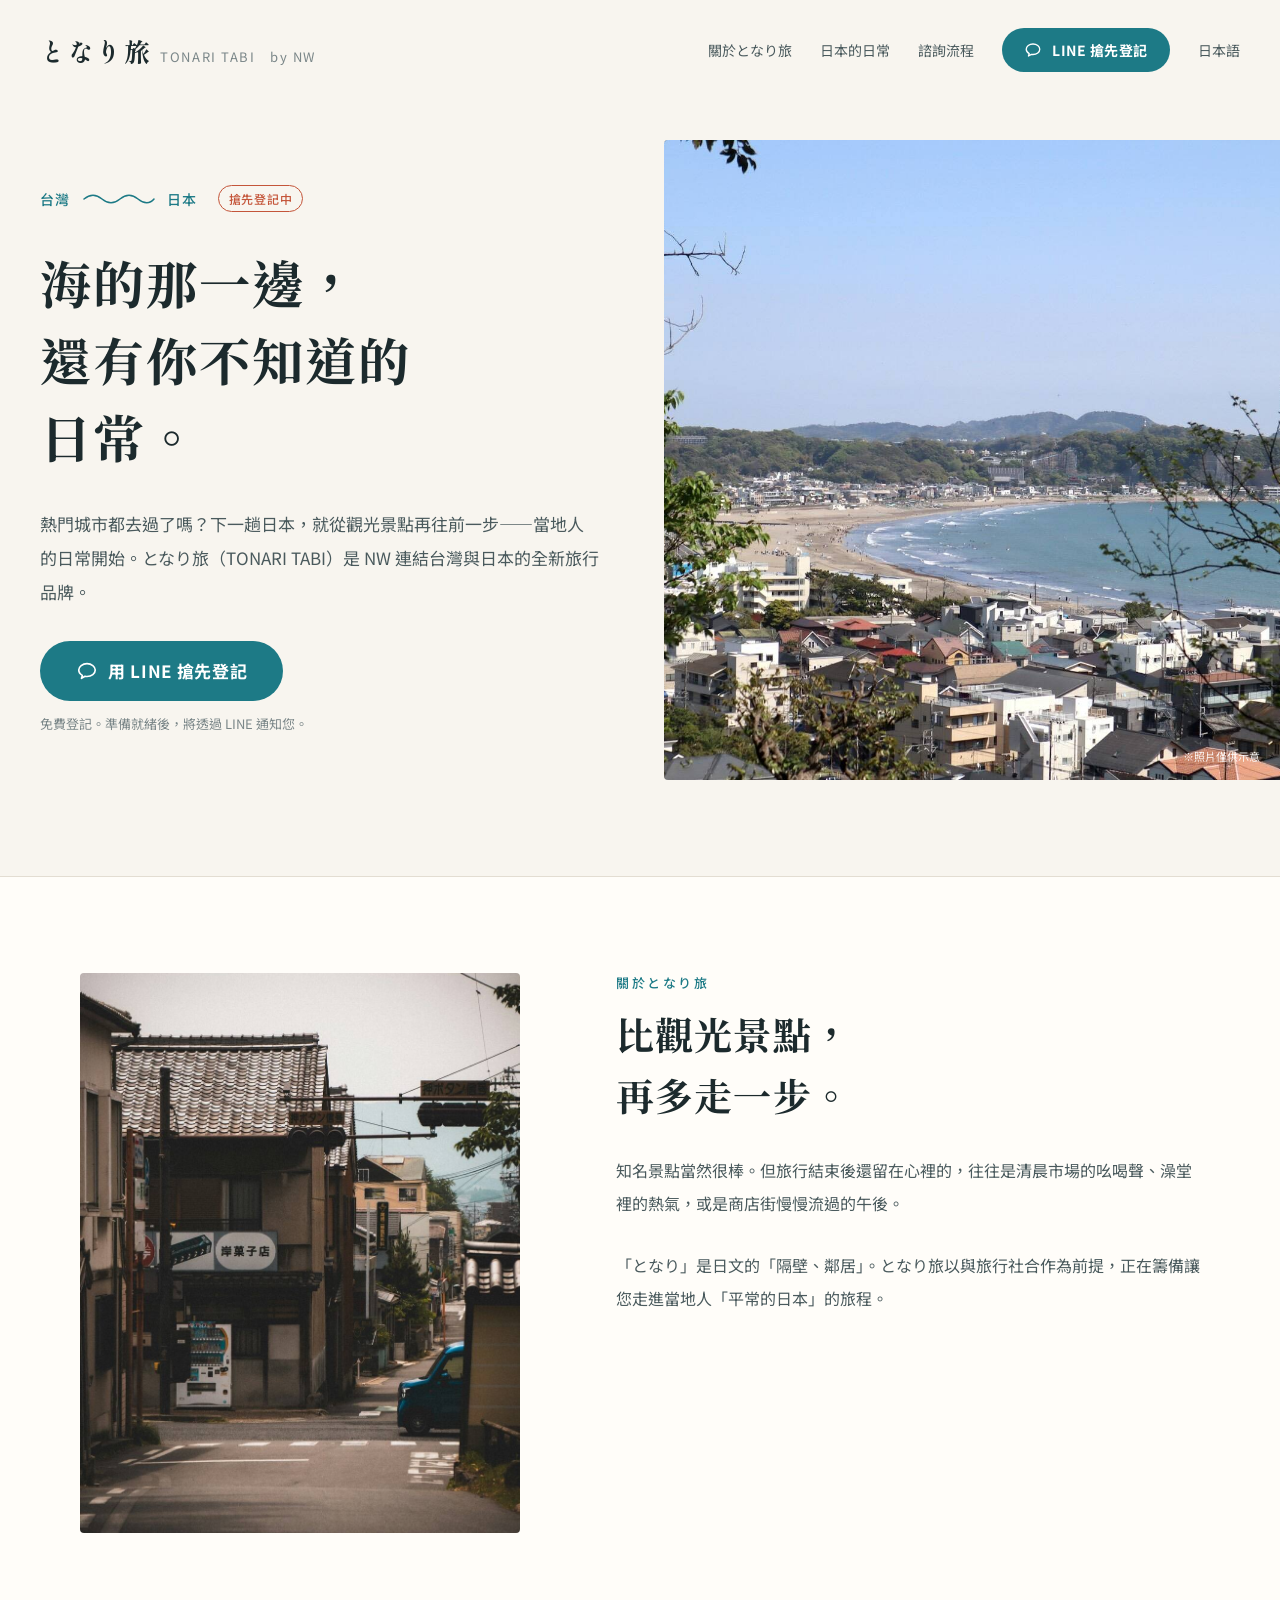
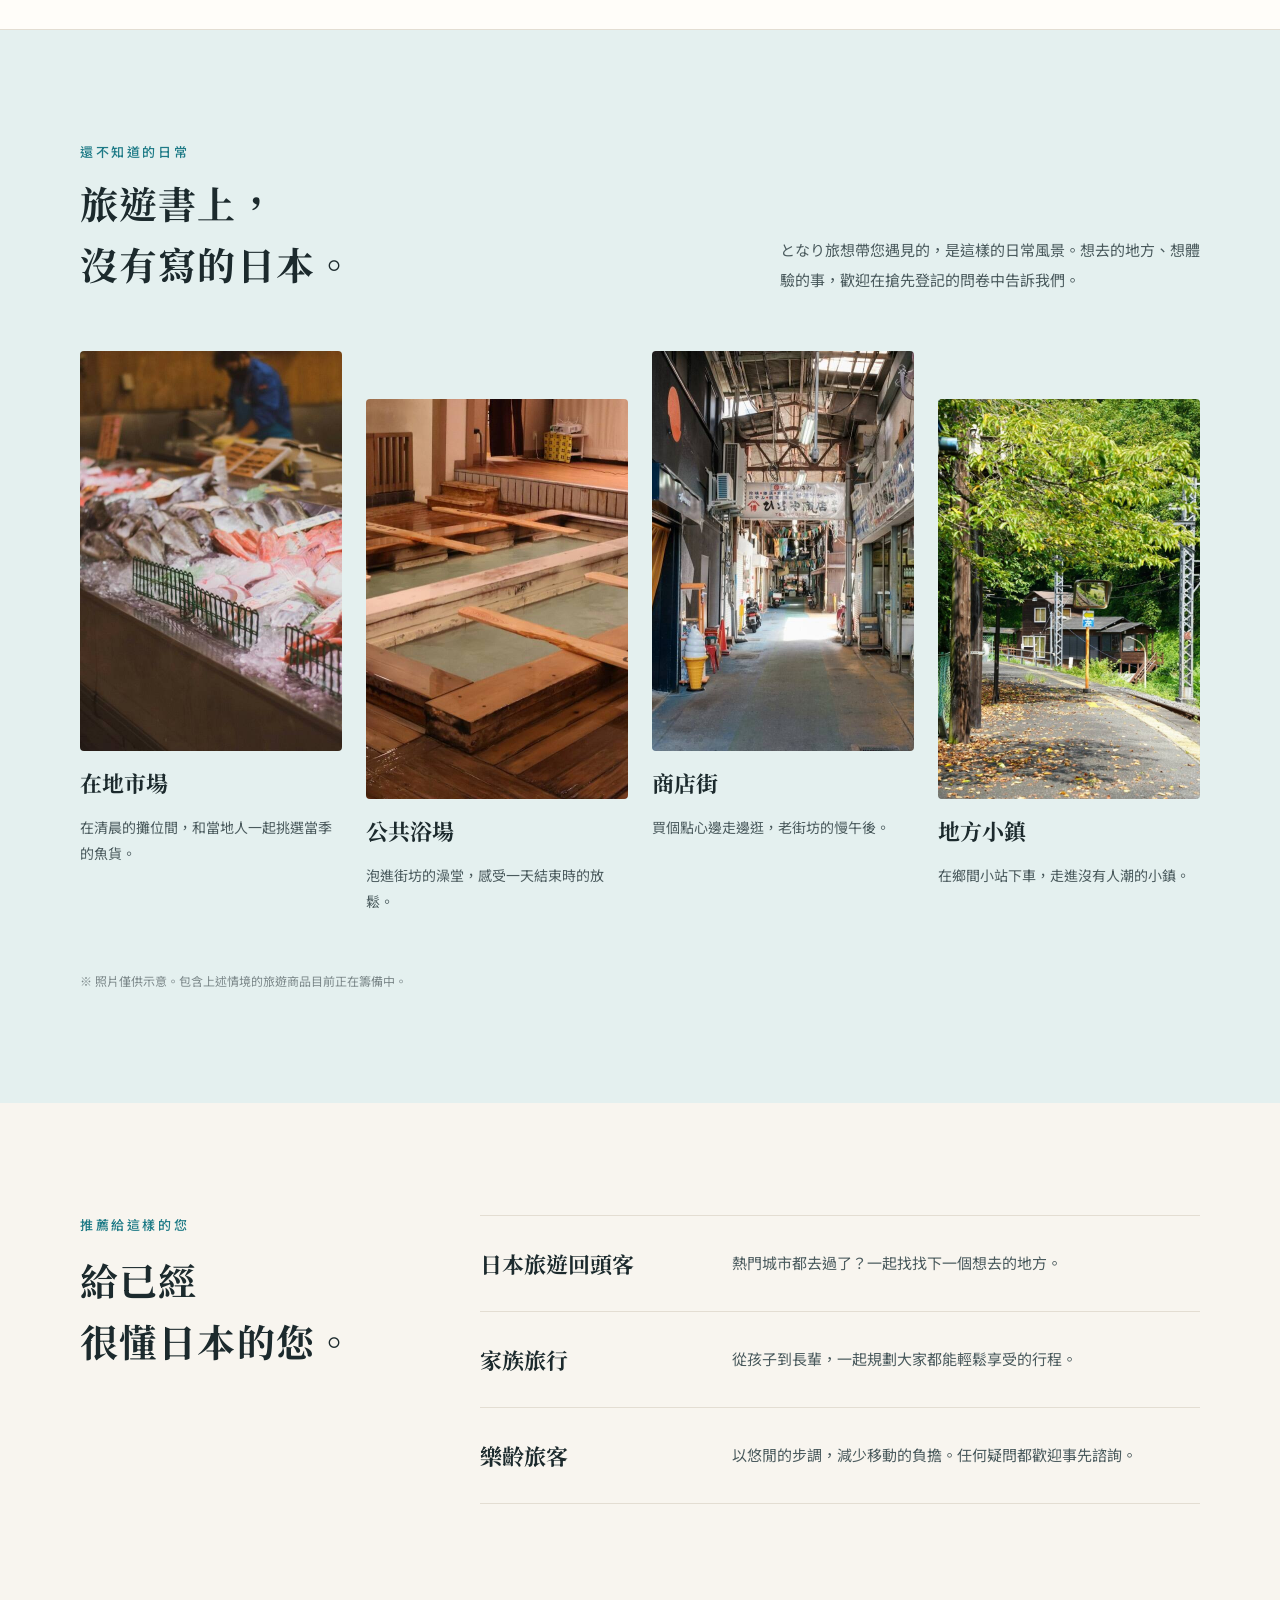
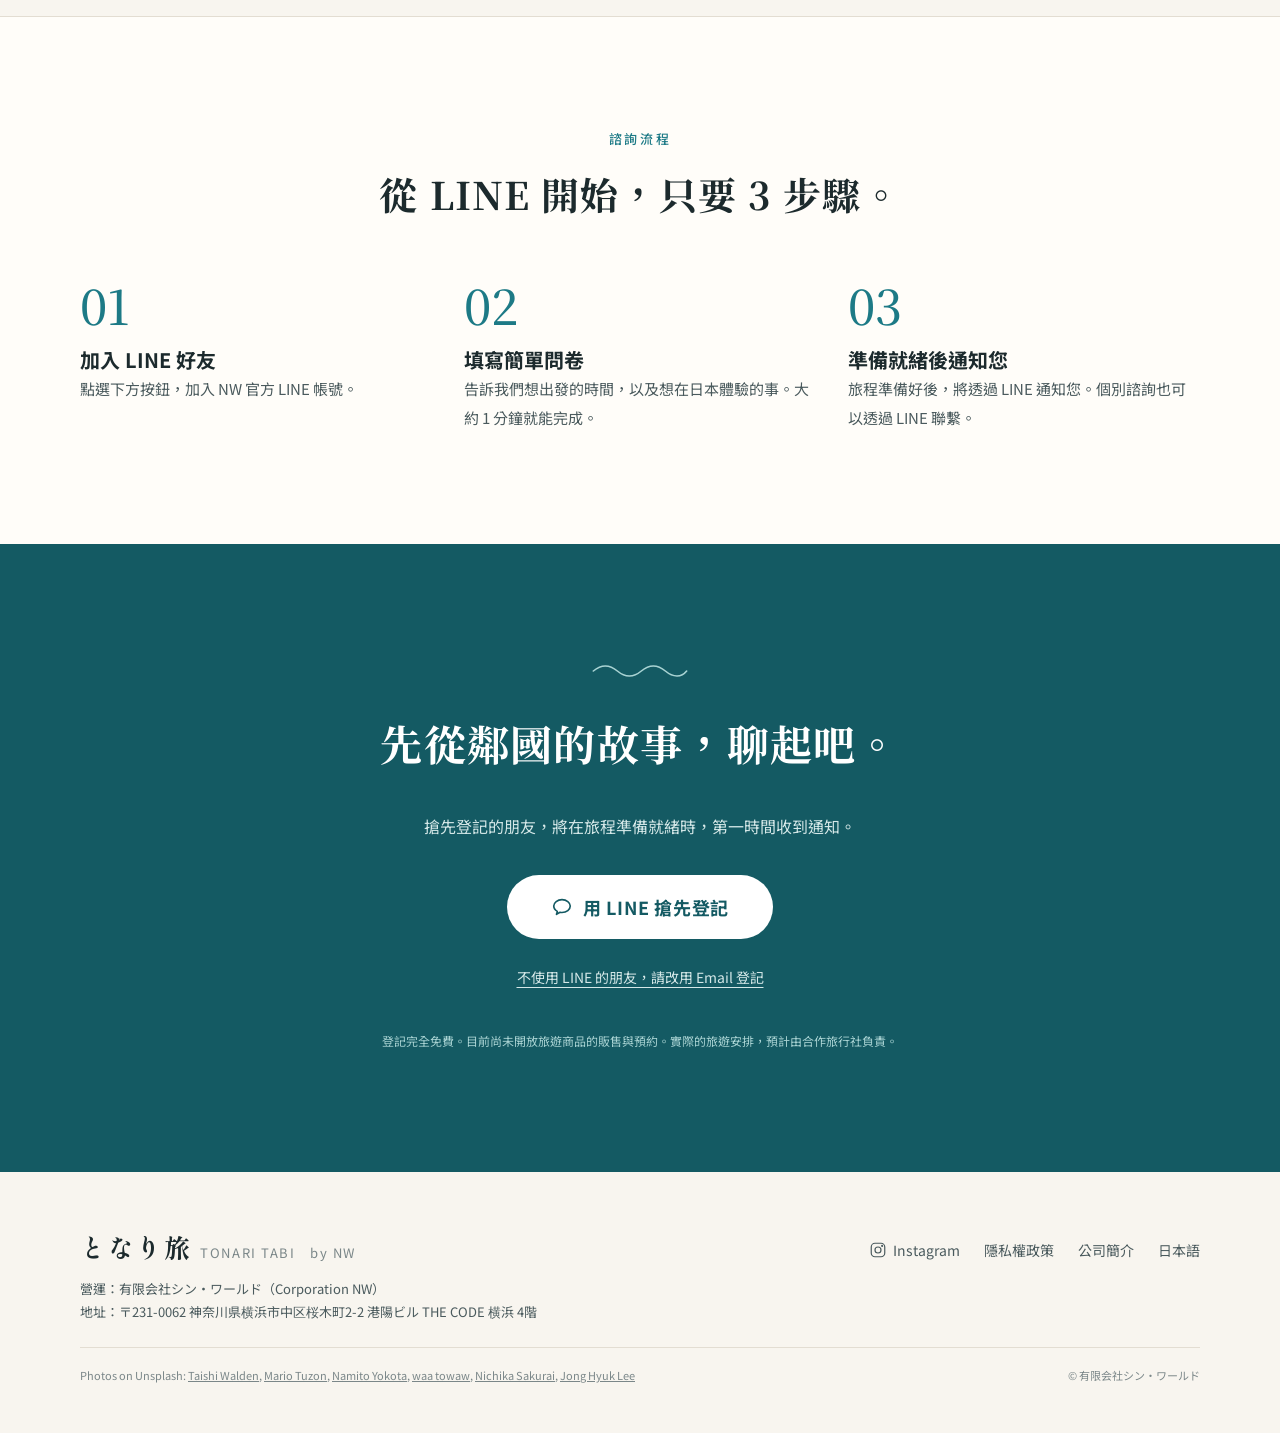
==== commit d105b124: "プライバシーポリシーへのリンクを設定し、NW mobile への導線を外す - 日本語版・繁體中文版のプライバシーポリシーを本体サイトのページへつなぐ - NW mobile は当面日本国内のみのため" ====
--- a/zh-tw/index.html
+++ b/zh-tw/index.html
@@ -159,17 +159,6 @@
         </li>
       </ol>
 
-      <aside class="nwm" aria-label="NW mobile">
-        <div class="nwm__head">
-          <svg width="30" height="30" viewBox="0 0 24 24" fill="none" stroke="#1d7a86" stroke-width="1.4" stroke-linecap="round" stroke-linejoin="round" aria-hidden="true"><rect x="6" y="2.5" width="12" height="19" rx="2.5"/><path d="M10.5 18.5h3"/></svg>
-          <p>想在日本拍得更遠、更清楚？</p>
-        </div>
-        <p class="nwm__body">NW mobile 提供搭配望遠鏡頭的手機租借服務。</p>
-        <a class="nwm__link" href="../../mobile/">
-          了解 NW mobile
-          <svg width="16" height="16" viewBox="0 0 24 24" fill="none" stroke="currentColor" stroke-width="2" stroke-linecap="round" stroke-linejoin="round" aria-hidden="true"><path d="M5 12h14"/><path d="M13 6l6 6-6 6"/></svg>
-        </a>
-      </aside>
     </div>
   </section>
 
@@ -205,7 +194,7 @@
           <svg width="18" height="18" viewBox="0 0 24 24" fill="none" stroke="currentColor" stroke-width="1.6" stroke-linecap="round" stroke-linejoin="round" aria-hidden="true"><rect x="3" y="3" width="18" height="18" rx="5"/><circle cx="12" cy="12" r="4"/><circle cx="17.5" cy="6.5" r="0.6"/></svg>
           Instagram
         </a>
-        <a href="#" data-todo="隱私權政策URL">隱私權政策</a>
+        <a href="../../zh-tw/privacy/">隱私權政策</a>
         <a href="../../zh-tw/">公司簡介</a>
         <a href="../" lang="ja">日本語</a>
       </nav>
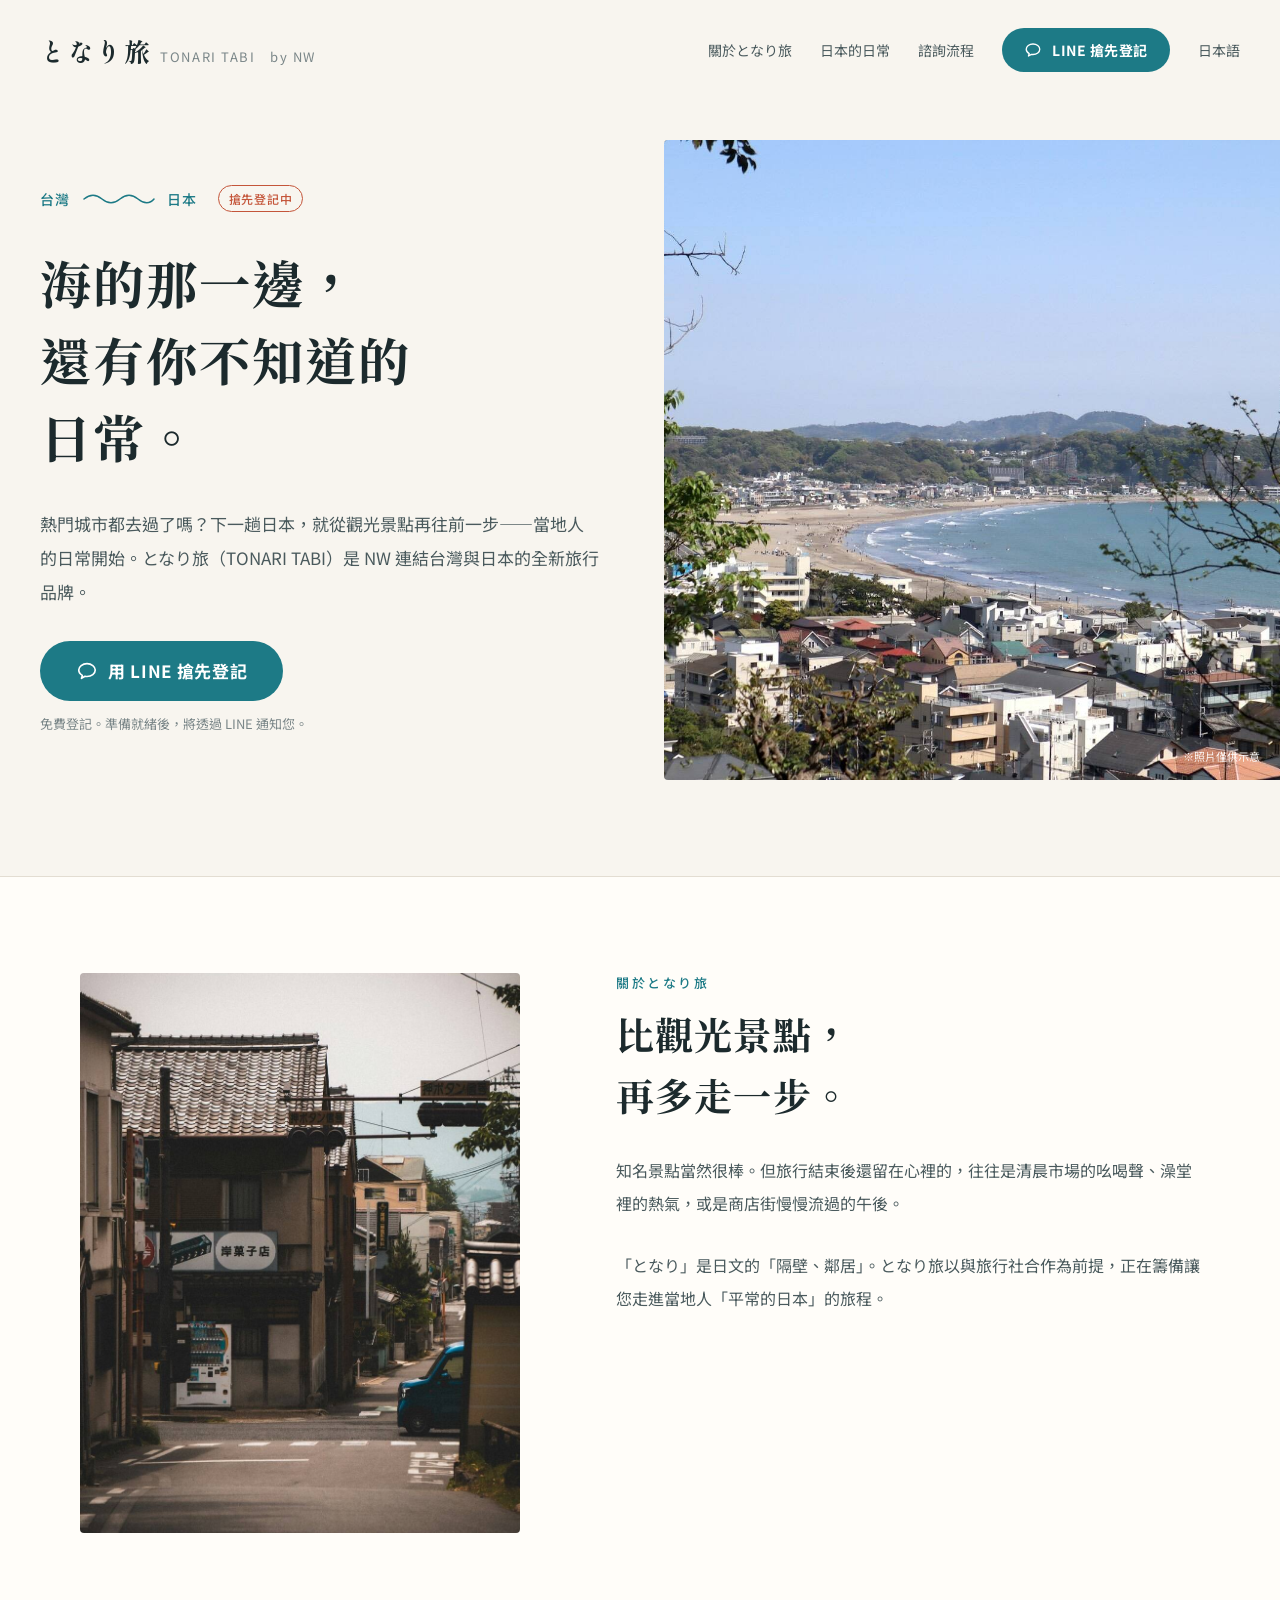
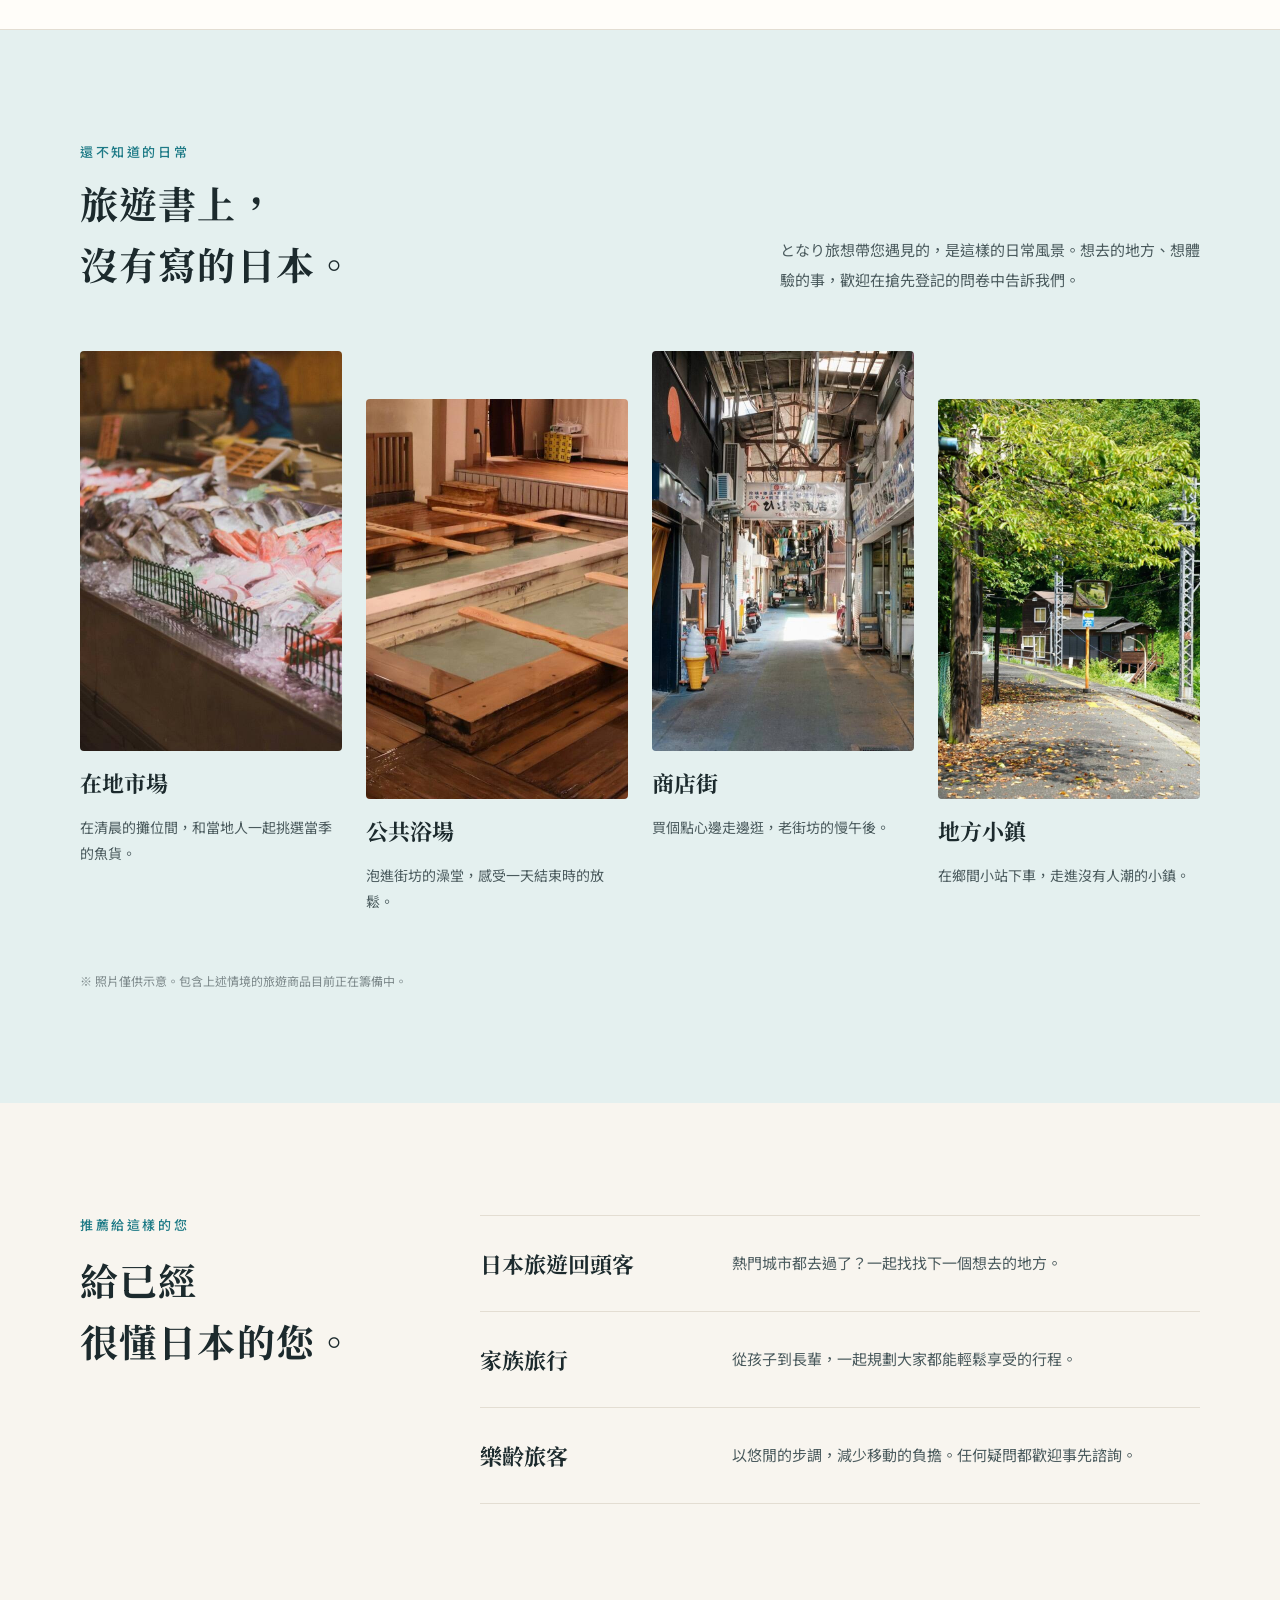
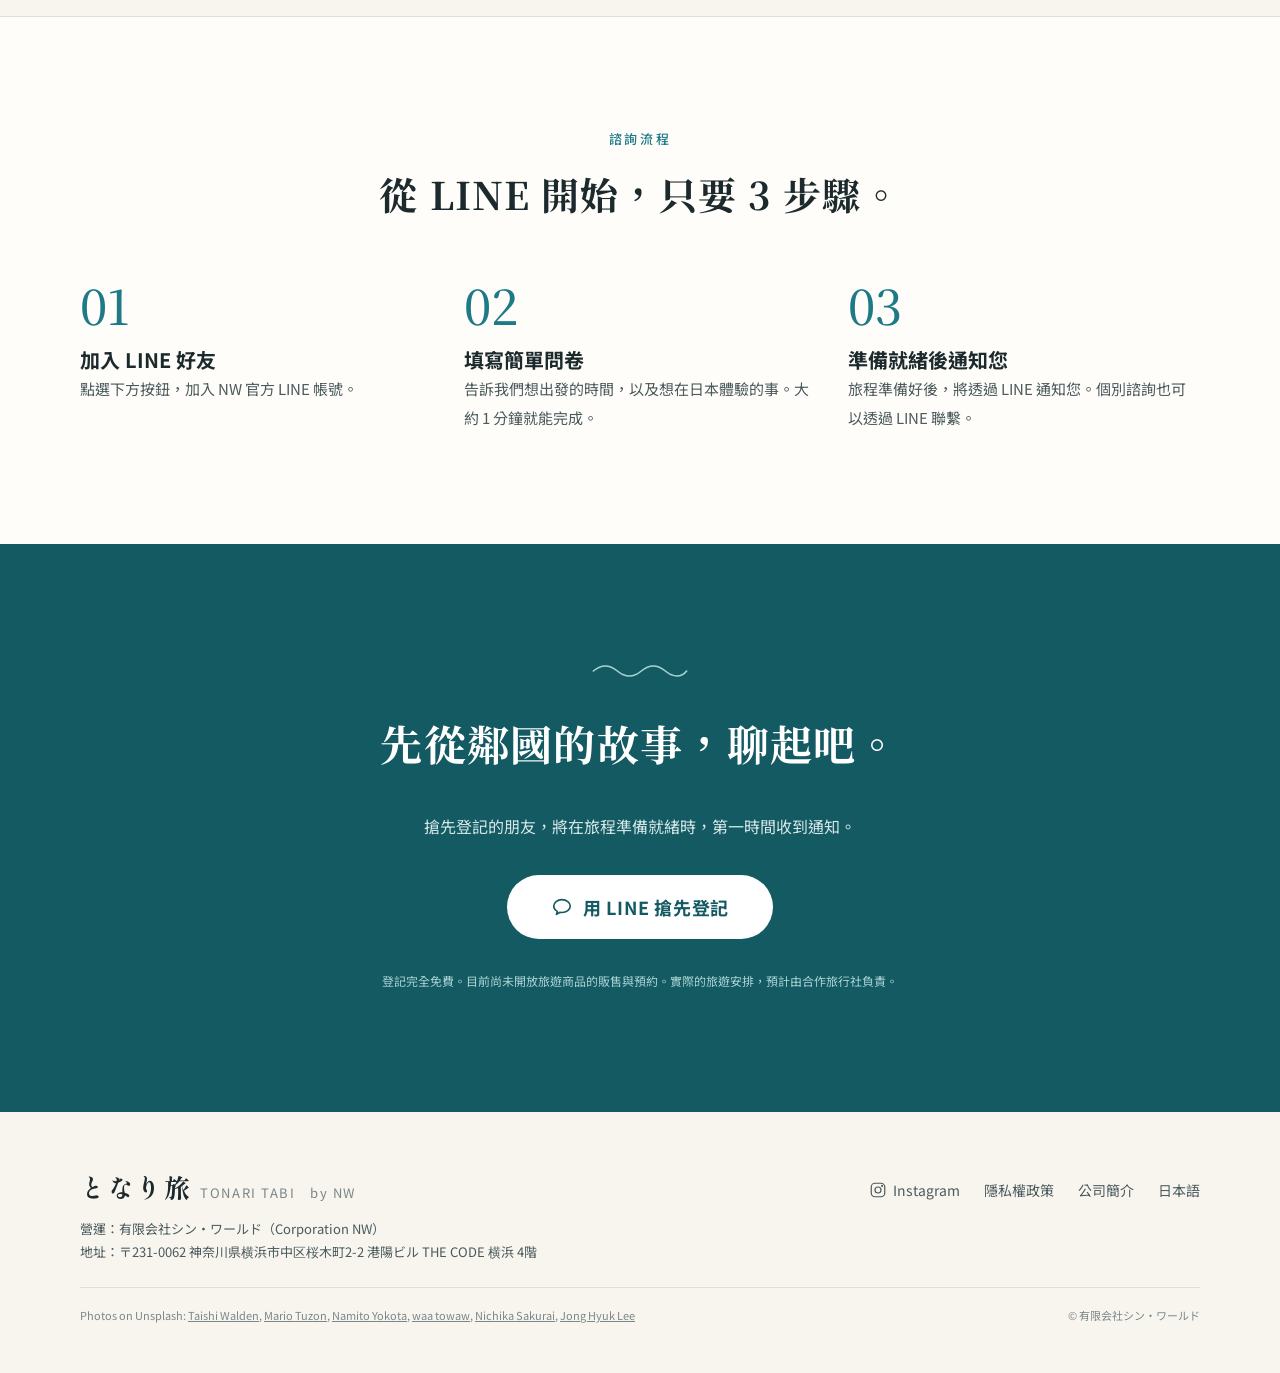
==== commit 519dda41: "先行登録を LINE のみにし、メール登録のリンクを外す 日本語版・繁體中文版とも、仮置きだった「メールで登録」のリンクを削除。  Co-Authored-By: Claude Opus 5 <nor" ====
--- a/zh-tw/index.html
+++ b/zh-tw/index.html
@@ -168,11 +168,10 @@
       <h2 class="h2">先從鄰國的故事，<br class="br-m">聊起吧。</h2>
       <p class="body">搶先登記的朋友，將在旅程準備就緒時，第一時間收到通知。</p>
       <div class="entry__actions">
-        <a class="btn btn--lg btn--light" href="#" data-todo="LINE加入好友URL">
+        <a class="btn btn--lg btn--light" href="https://lin.ee/Rqgd4Jt">
           <svg width="22" height="22" viewBox="0 0 24 24" fill="none" stroke="currentColor" stroke-width="1.8" stroke-linecap="round" stroke-linejoin="round" aria-hidden="true"><path d="M12 4c-4.97 0-9 3.13-9 7 0 2.4 1.55 4.52 3.93 5.78L6 20l3.9-2.2c.68.13 1.38.2 2.1.2 4.97 0 9-3.13 9-7s-4.03-7-9-7z"/></svg>
           用 LINE 搶先登記
         </a>
-        <a class="entry__sub" href="#" data-todo="登記表單URL">不使用 LINE 的朋友，請改用 Email 登記</a>
       </div>
       <p class="note">登記完全免費。目前尚未開放旅遊商品的販售與預約。實際的旅遊安排，預計由合作旅行社負責。</p>
     </div>
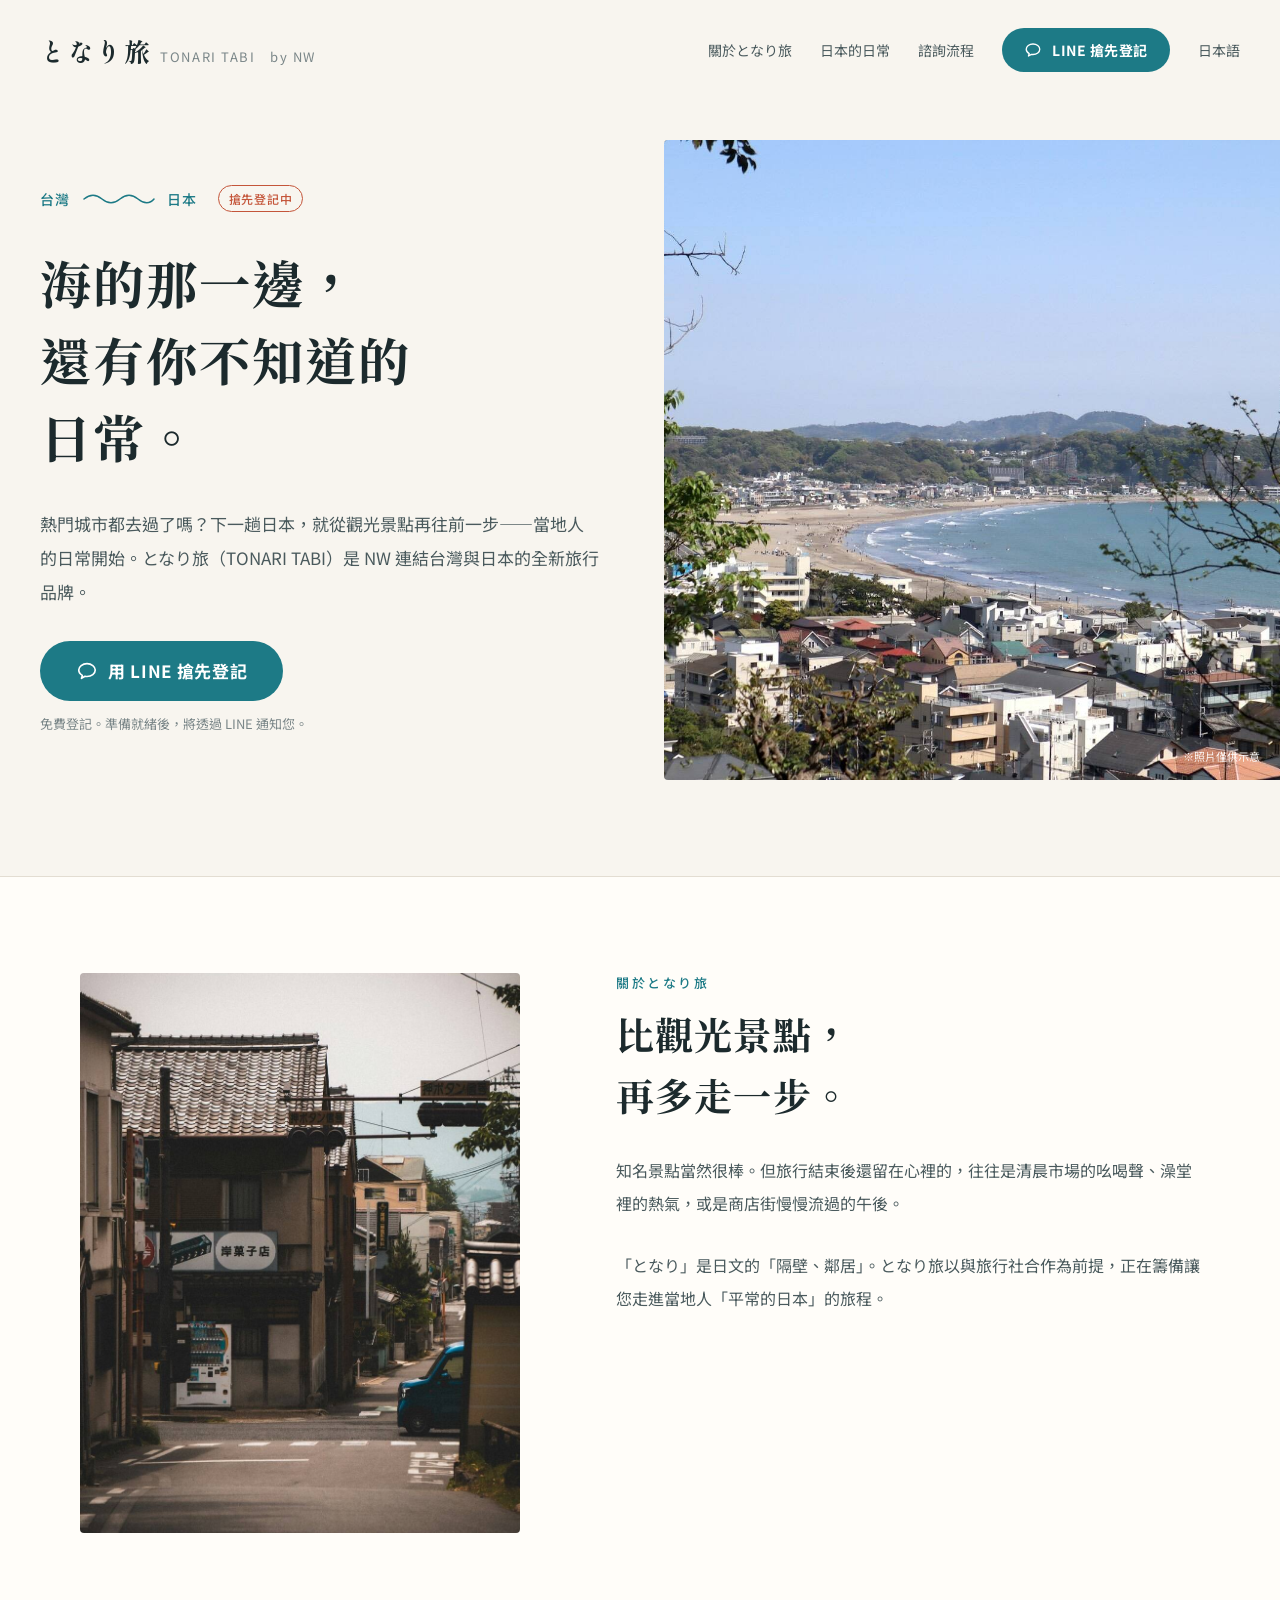
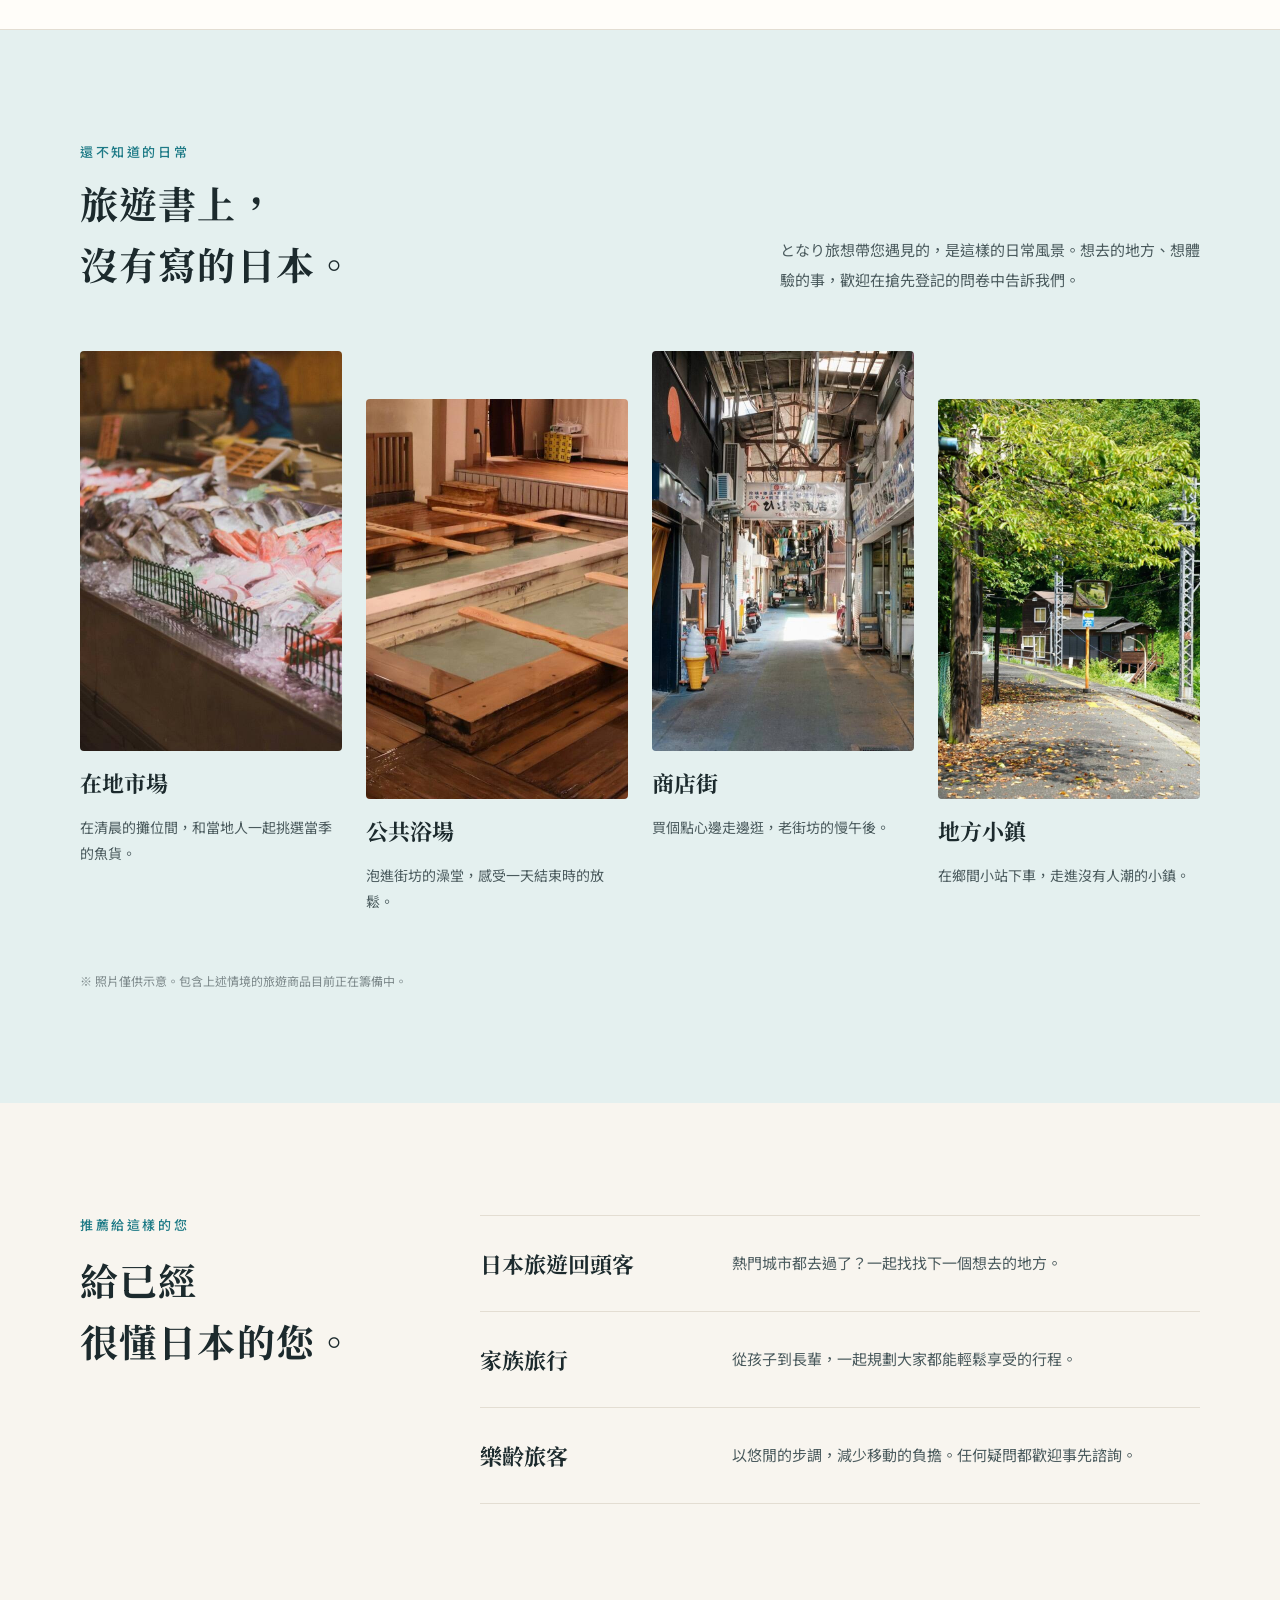
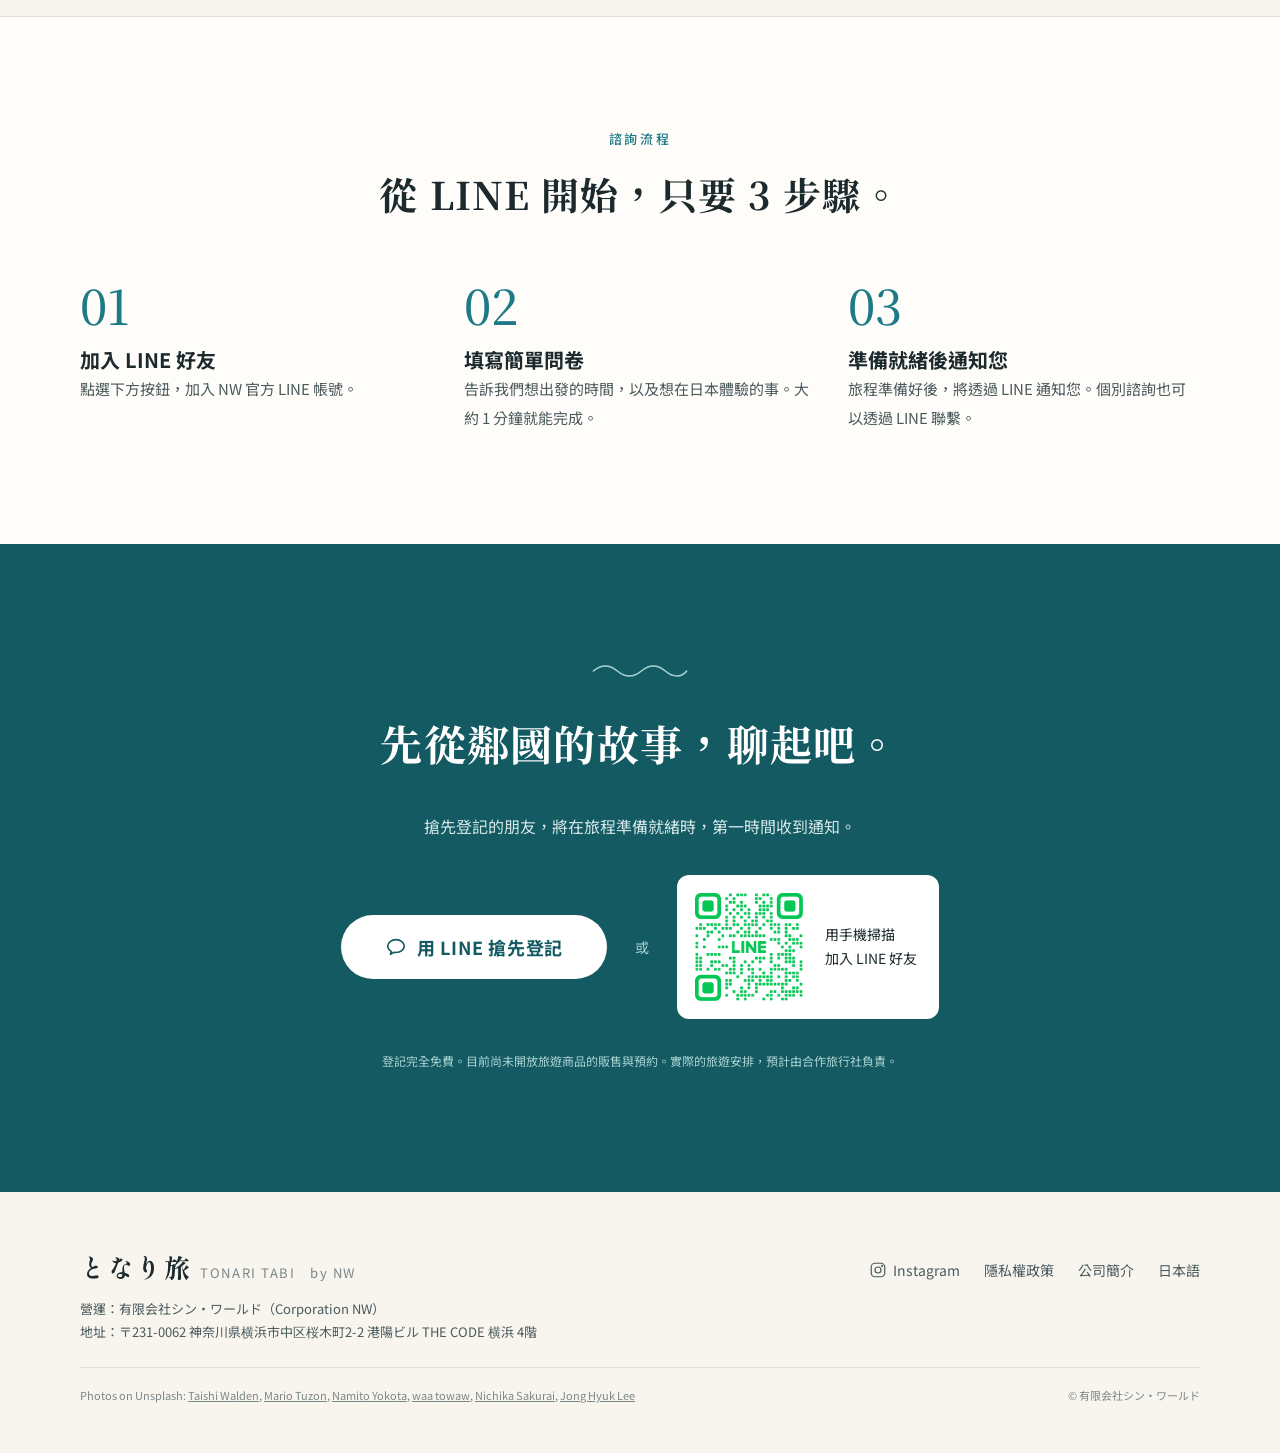
==== commit c403f8d6: "パソコンで見ているときだけ、LINE の友だち追加 QR コードをボタンの横に表示する - LINE 公式の QR 画像を経路ごとに配置（日本語版：oat__id=7175007、繁體中文版：oat_" ====
--- a/zh-tw/index.html
+++ b/zh-tw/index.html
@@ -172,6 +172,11 @@
           <svg width="22" height="22" viewBox="0 0 24 24" fill="none" stroke="currentColor" stroke-width="1.8" stroke-linecap="round" stroke-linejoin="round" aria-hidden="true"><path d="M12 4c-4.97 0-9 3.13-9 7 0 2.4 1.55 4.52 3.93 5.78L6 20l3.9-2.2c.68.13 1.38.2 2.1.2 4.97 0 9-3.13 9-7s-4.03-7-9-7z"/></svg>
           用 LINE 搶先登記
         </a>
+        <span class="entry__or" aria-hidden="true">或</span>
+        <div class="entry__qr">
+          <img src="../images/line-qr-zh.png" width="120" height="120" alt="LINE 加入好友用 QR Code（となり旅 by NW）">
+          <p>用手機掃描<br>加入 LINE 好友</p>
+        </div>
       </div>
       <p class="note">登記完全免費。目前尚未開放旅遊商品的販售與預約。實際的旅遊安排，預計由合作旅行社負責。</p>
     </div>
--- a/css/style.css
+++ b/css/style.css
@@ -243,3 +243,14 @@
   .footer__links a { font-size: 14px; }
   .footer__bottom { flex-direction: row; justify-content: space-between; gap: 40px; font-size: 11px; }
 }
+
+/* パソコンで見ているときだけ、LINE の QR コードをボタンの横に出す（スマホでは自分の画面の QR を読み取れないため出さない） */
+.entry__or, .entry__qr { display: none; }
+@media (min-width: 900px) and (hover: hover) and (pointer: fine) {
+  .entry__actions { flex-direction: row; justify-content: center; align-items: center; gap: 28px; }
+  .entry__or { display: block; font-size: 14px; color: var(--sea-soft); }
+  .entry__qr { display: flex; align-items: center; gap: 16px; padding: 12px 22px 12px 12px; background: #fff; border-radius: 12px; }
+  .entry__qr img { display: block; width: 120px; height: 120px; }
+  .entry__qr p { margin: 0; font-size: 14px; line-height: 1.7; color: var(--ink); text-align: left; white-space: nowrap; }
+  .entry__actions .btn--lg { flex-shrink: 0; white-space: nowrap; }
+}
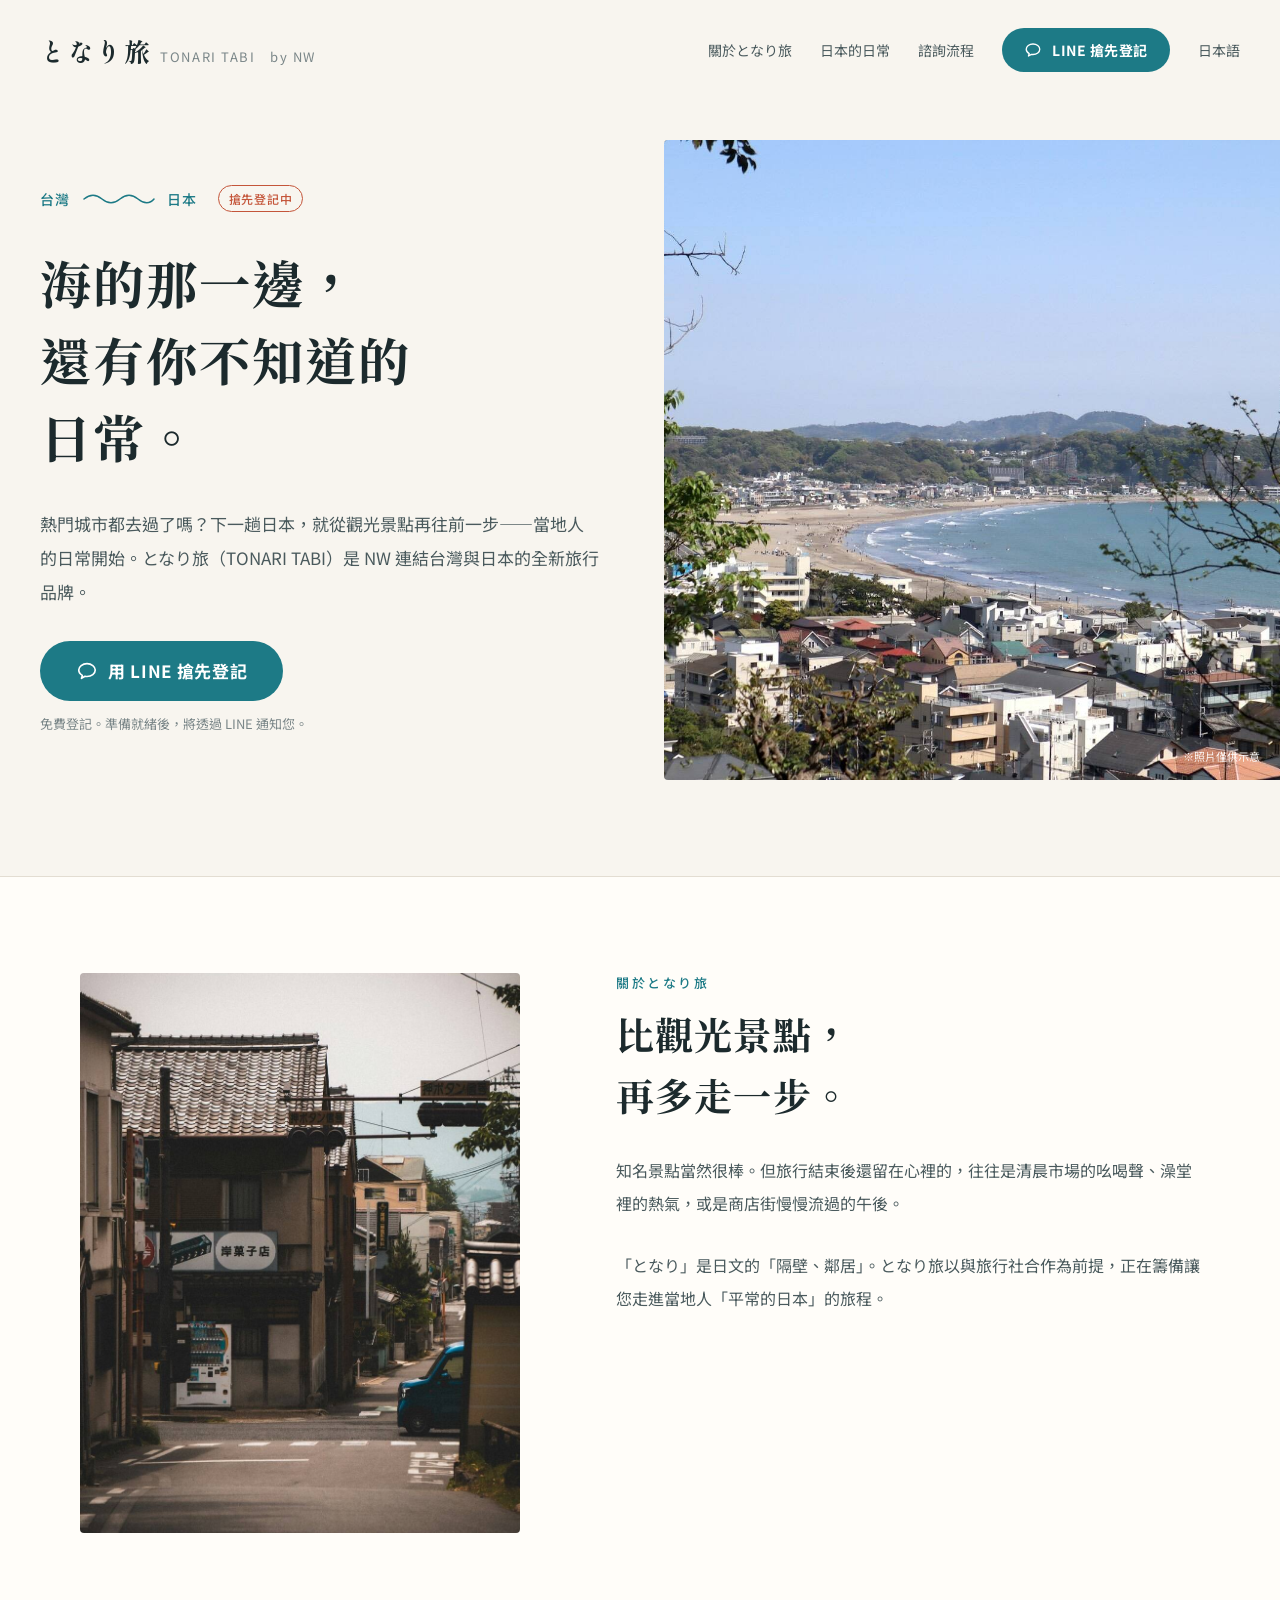
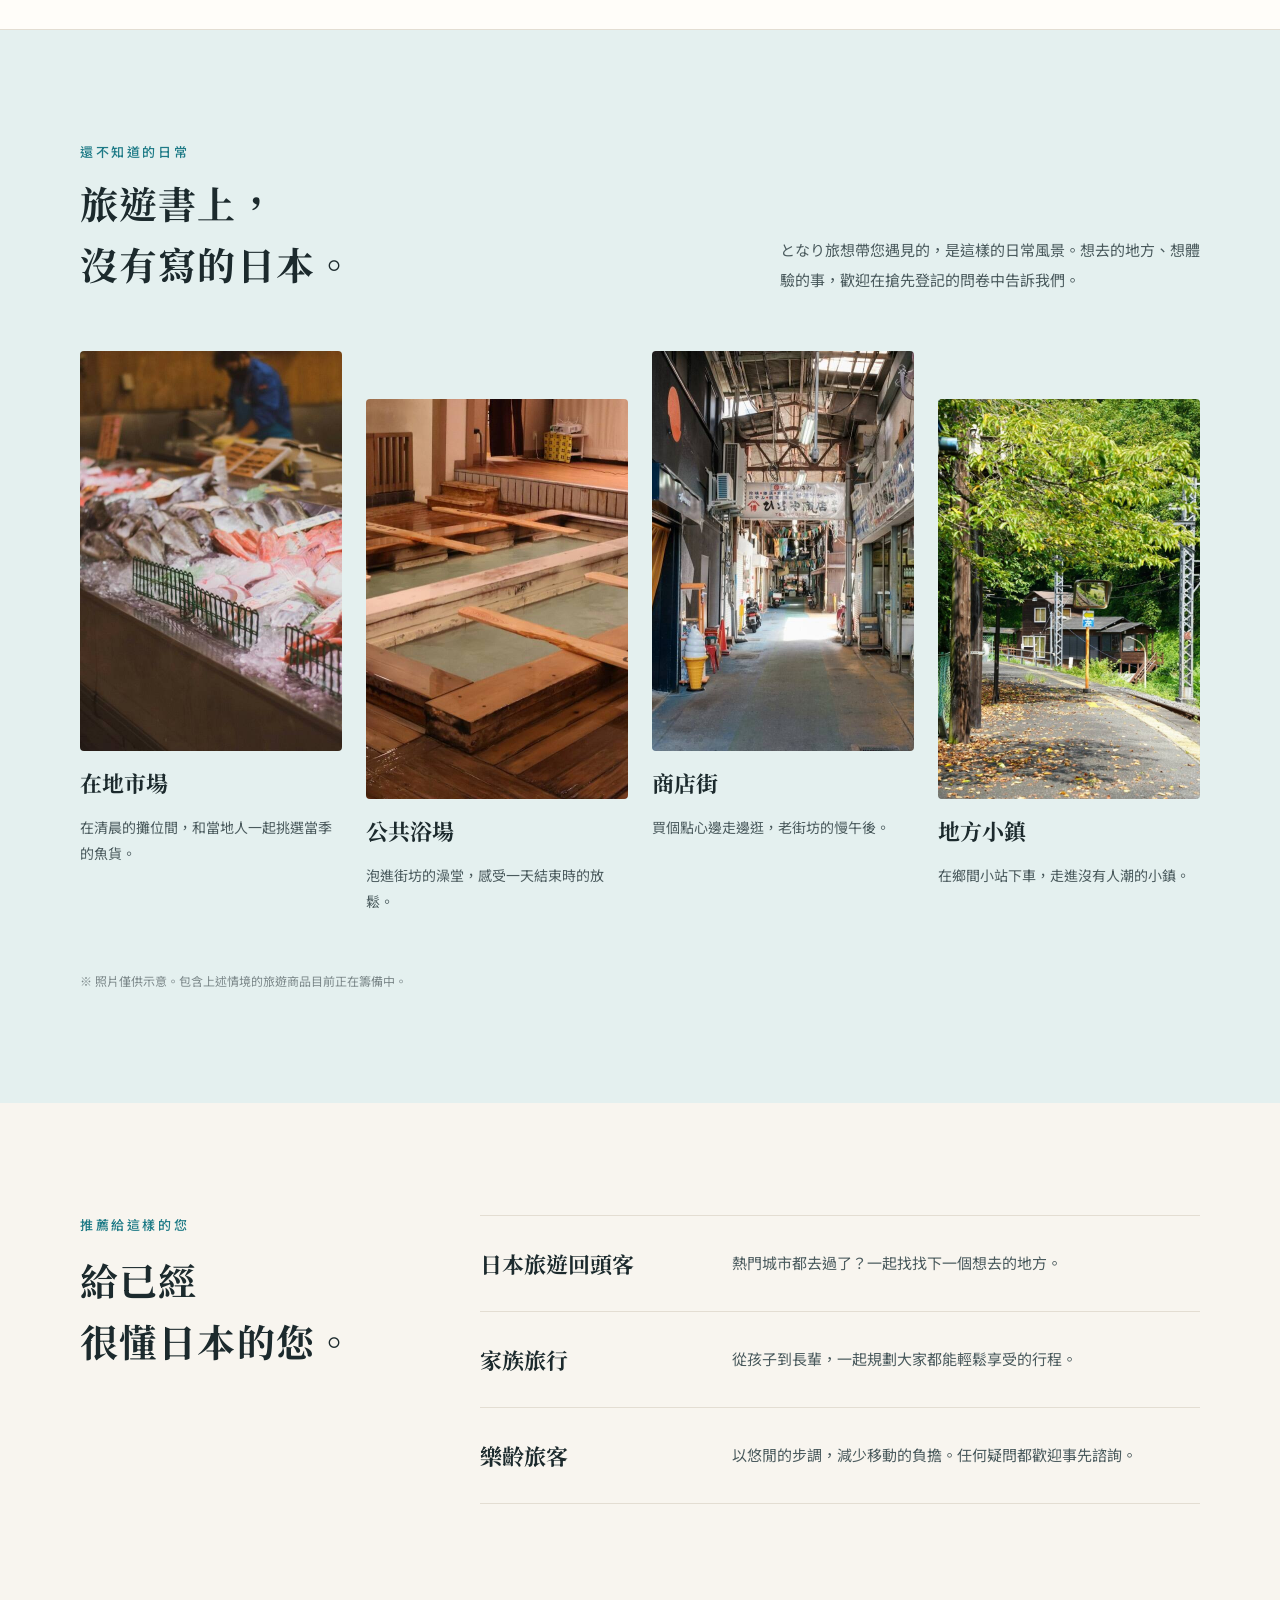
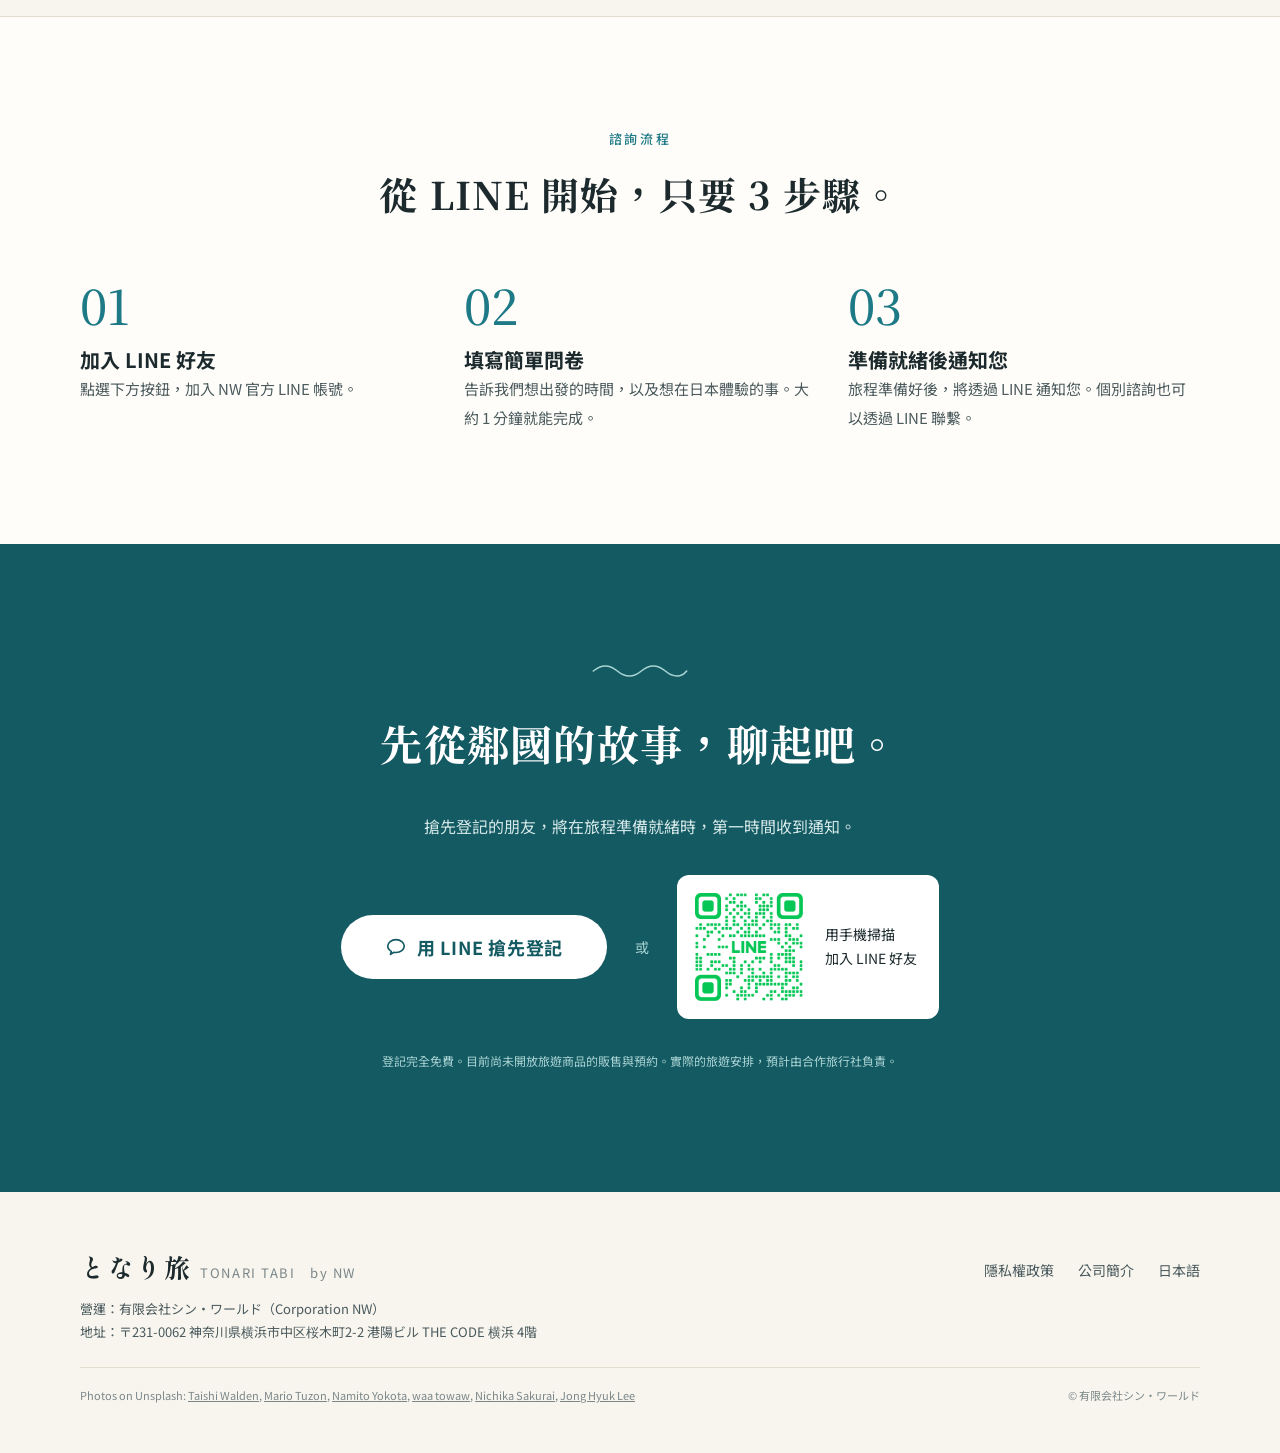
==== commit 2897a05c: "Instagram のリンクを外す（アカウント準備中のため） Co-Authored-By: Claude Opus 5 <noreply@anthropic.com>" ====
--- a/zh-tw/index.html
+++ b/zh-tw/index.html
@@ -194,10 +194,6 @@
         <p class="footer__info">營運：<span lang="ja">有限会社シン・ワールド</span>（Corporation NW）<br>地址：<span lang="ja">〒231-0062 神奈川県横浜市中区桜木町2-2 港陽ビル THE CODE 横浜 4階</span></p>
       </div>
       <nav class="footer__links" aria-label="相關連結">
-        <a href="#" data-todo="Instagram URL">
-          <svg width="18" height="18" viewBox="0 0 24 24" fill="none" stroke="currentColor" stroke-width="1.6" stroke-linecap="round" stroke-linejoin="round" aria-hidden="true"><rect x="3" y="3" width="18" height="18" rx="5"/><circle cx="12" cy="12" r="4"/><circle cx="17.5" cy="6.5" r="0.6"/></svg>
-          Instagram
-        </a>
         <a href="../../zh-tw/privacy/">隱私權政策</a>
         <a href="../../zh-tw/">公司簡介</a>
         <a href="../" lang="ja">日本語</a>
